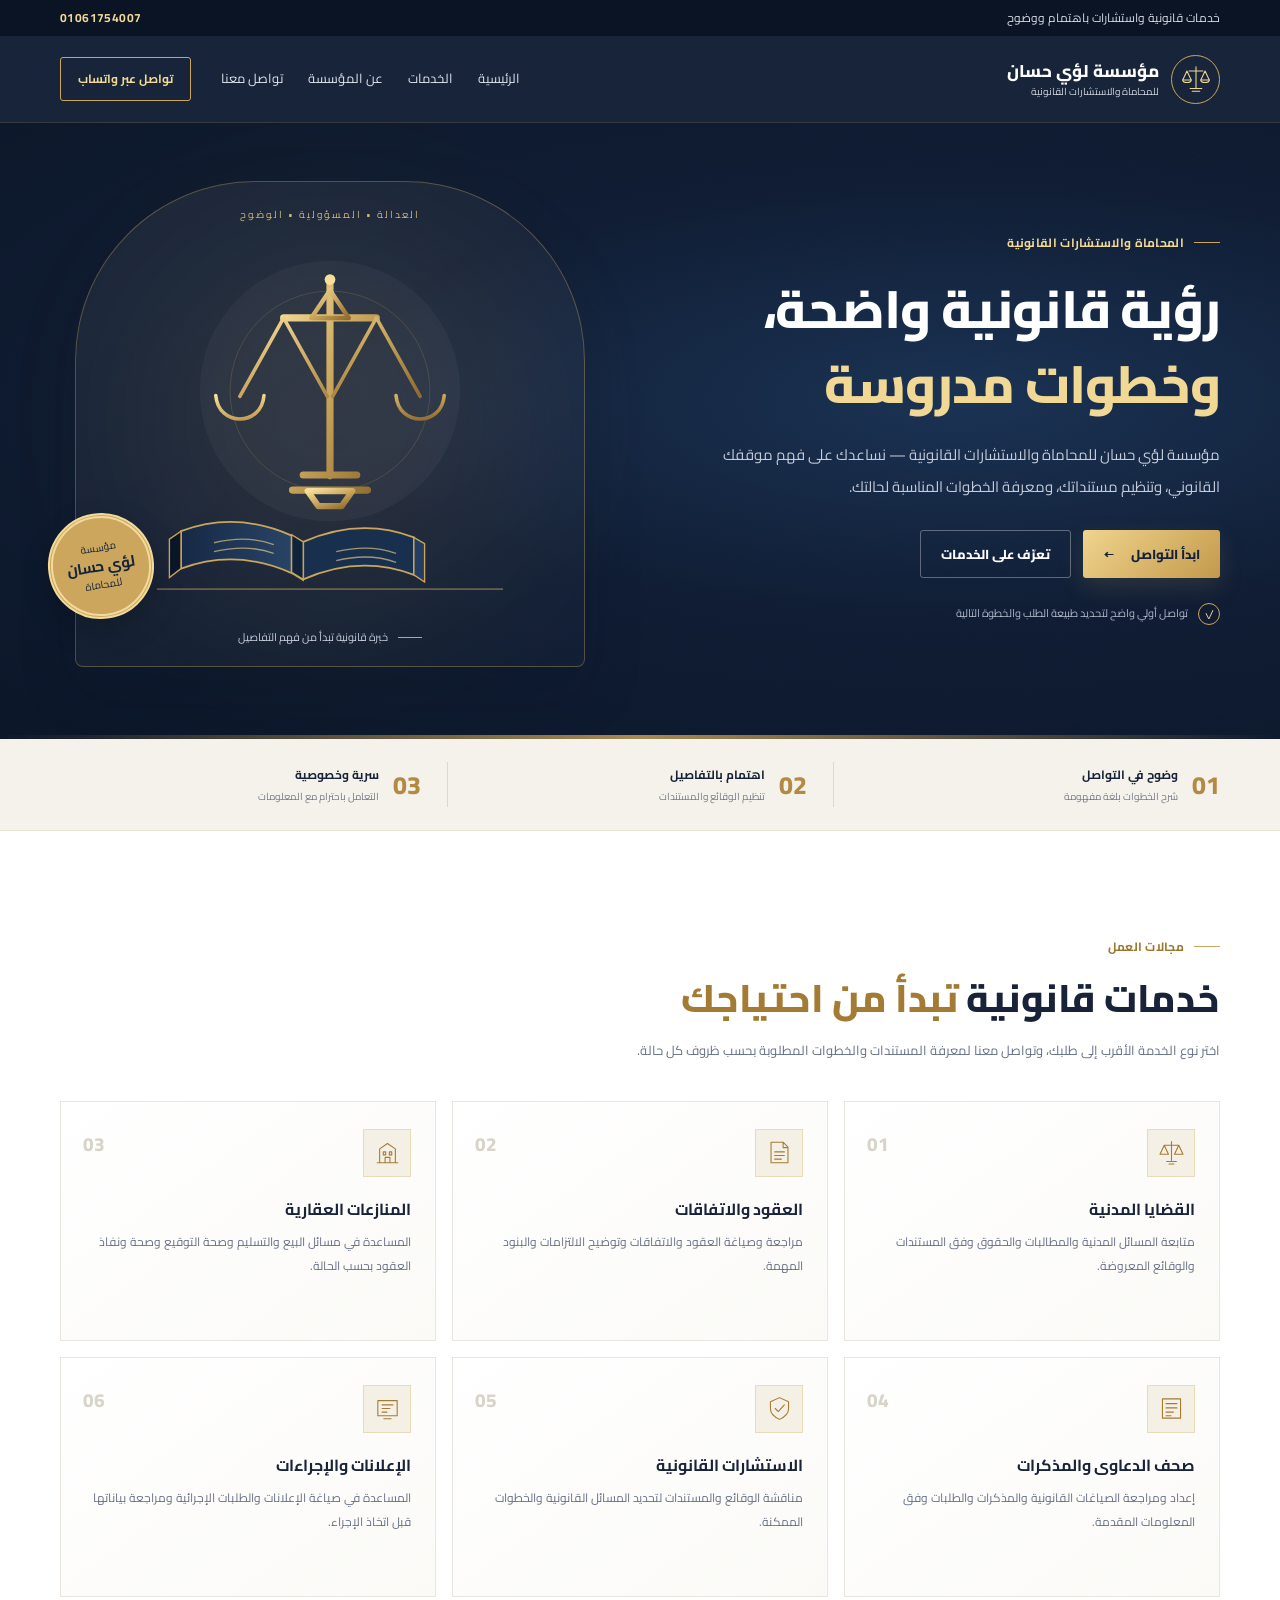
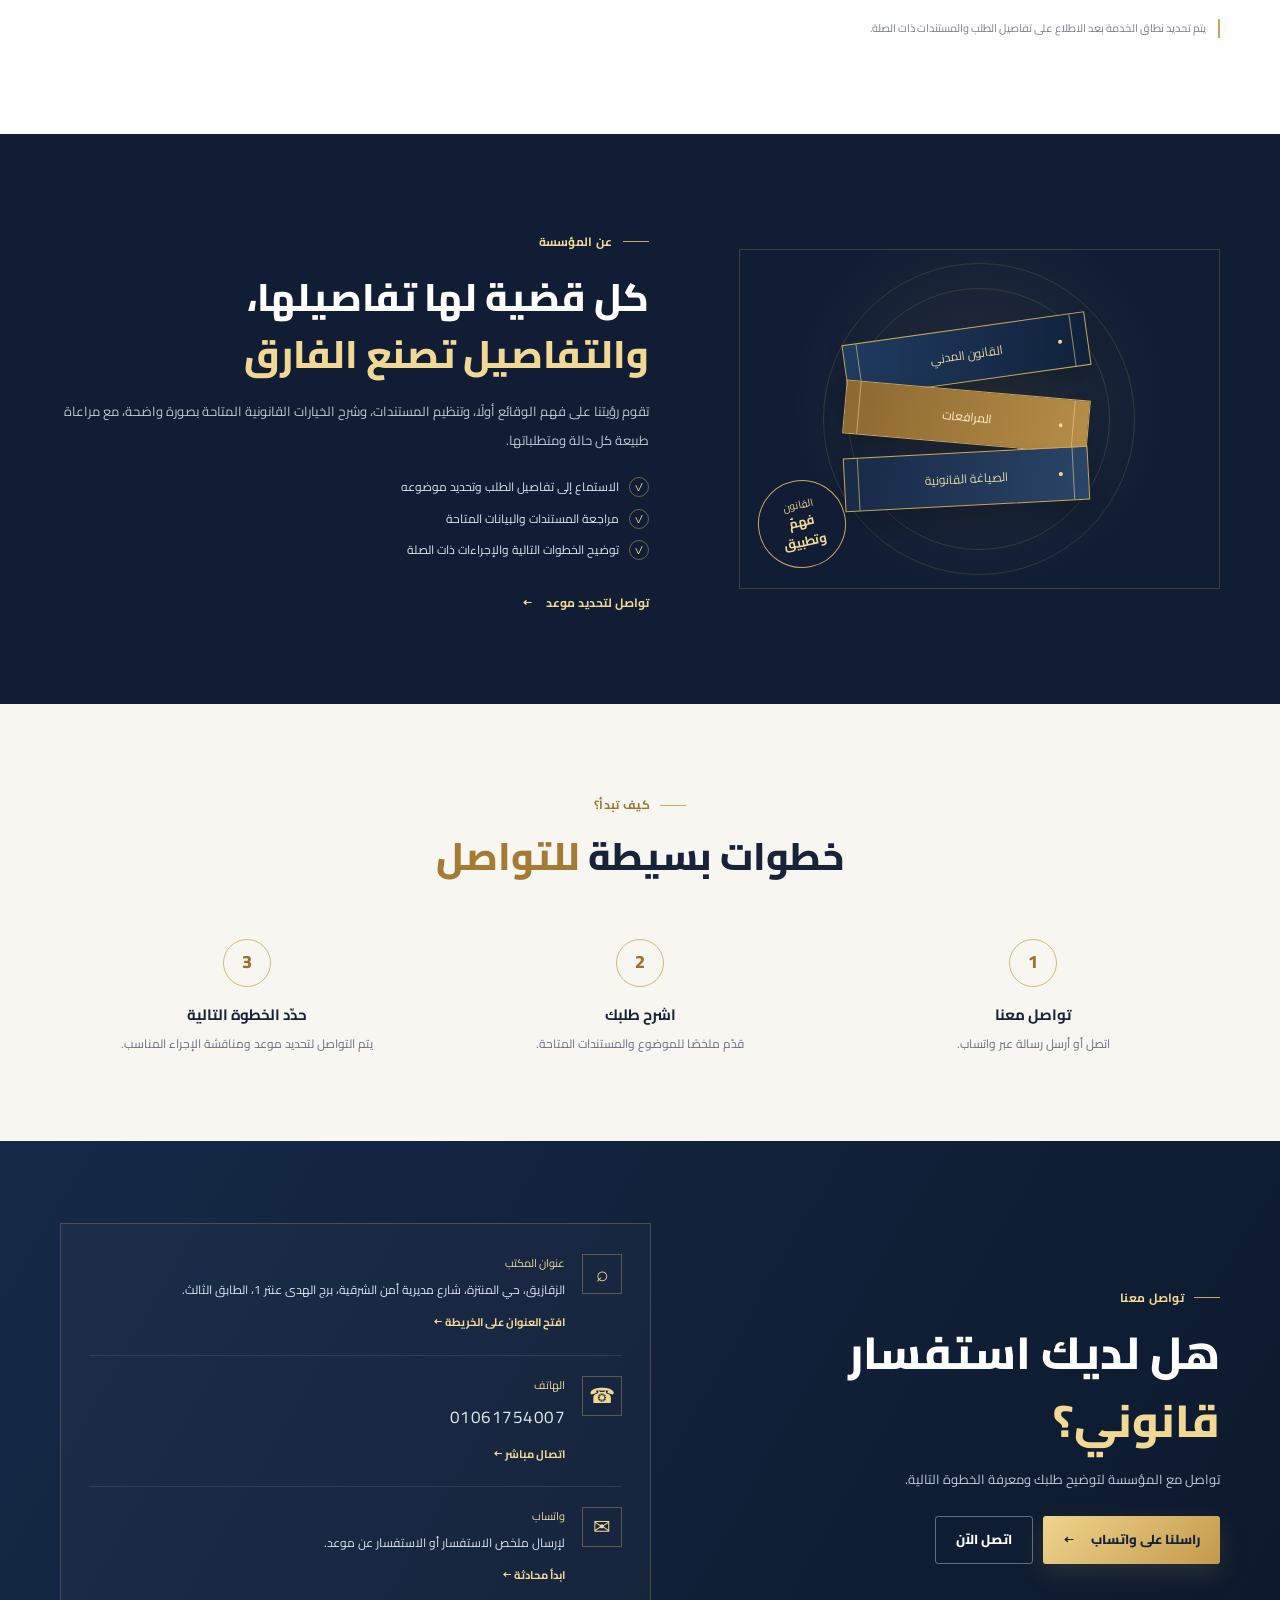
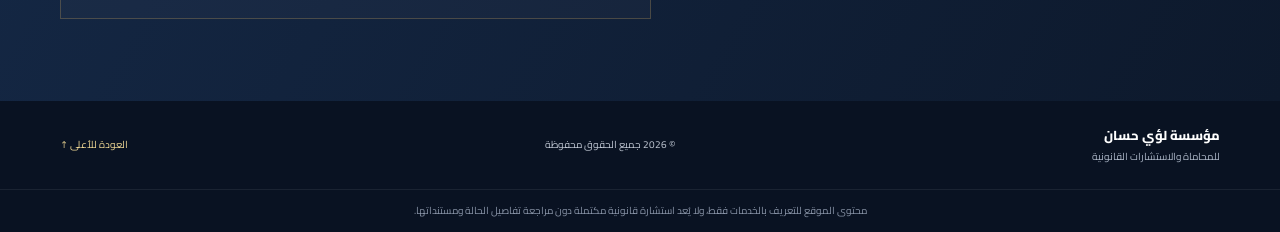
==== index.html @ 38a022ed "Add files via upload" ====
<!doctype html>
<html lang="ar" dir="rtl">
<head>
  <meta charset="utf-8">
  <meta name="viewport" content="width=device-width, initial-scale=1">
  <meta name="description" content="مؤسسة لؤي حسان للمحاماة والاستشارات القانونية بالزقازيق. تواصل معنا للاستفسارات وتحديد موعد.">
  <meta name="theme-color" content="#101d34">
  <title>مؤسسة لؤي حسان للمحاماة والاستشارات القانونية</title>
  <link rel="stylesheet" href="style.css">
</head>
<body>
  <div class="topbar">
    <div class="container topbar-inner">
      <span>خدمات قانونية واستشارات باهتمام ووضوح</span>
      <a href="tel:01061754007" dir="ltr">01061754007</a>
    </div>
  </div>

  <header class="site-header">
    <div class="container nav-wrap">
      <a class="brand" href="#home" aria-label="الصفحة الرئيسية">
        <span class="brand-mark" aria-hidden="true">
          <svg viewBox="0 0 64 64" role="img">
            <path d="M32 9v40M19 17h26M15 17 7 34h16L15 17Zm34 0-8 17h16L49 17ZM21 50h22M25 55h14" />
            <path d="M7 34c1 6 15 6 16 0M41 34c1 6 15 6 16 0" />
          </svg>
        </span>
        <span class="brand-text">
          <strong>مؤسسة لؤي حسان</strong>
          <small>للمحاماة والاستشارات القانونية</small>
        </span>
      </a>
      <button class="menu-toggle" aria-label="فتح القائمة" aria-expanded="false" aria-controls="main-nav">☰</button>
      <nav id="main-nav" class="main-nav">
        <a href="#home">الرئيسية</a>
        <a href="#services">الخدمات</a>
        <a href="#about">عن المؤسسة</a>
        <a href="#contact">تواصل معنا</a>
      </nav>
      <a class="nav-cta" href="https://wa.me/201061754007" target="_blank" rel="noopener">تواصل عبر واتساب</a>
    </div>
  </header>

  <main>
    <section id="home" class="hero">
      <div class="hero-pattern" aria-hidden="true"></div>
      <div class="container hero-grid">
        <div class="hero-copy">
          <span class="eyebrow"><span></span> المحاماة والاستشارات القانونية</span>
          <h1>رؤية قانونية واضحة،<br><em>وخطوات مدروسة</em></h1>
          <p>مؤسسة لؤي حسان للمحاماة والاستشارات القانونية — نساعدك على فهم موقفك القانوني، وتنظيم مستنداتك، ومعرفة الخطوات المناسبة لحالتك.</p>
          <div class="hero-actions">
            <a class="btn btn-gold" href="https://wa.me/201061754007" target="_blank" rel="noopener">ابدأ التواصل <span>←</span></a>
            <a class="btn btn-outline" href="#services">تعرّف على الخدمات</a>
          </div>
          <div class="hero-note">
            <span class="note-icon">✓</span>
            <span>تواصل أولي واضح لتحديد طبيعة الطلب والخطوة التالية</span>
          </div>
        </div>
        <div class="hero-art" aria-label="رسم توضيحي لميزان العدالة وكتب القانون">
          <div class="art-glow"></div>
          <div class="art-card">
            <div class="art-label">العدالة • المسؤولية • الوضوح</div>
            <svg class="justice-art" viewBox="0 0 520 450" role="img" aria-label="ميزان عدالة ذهبي وكتب قانون">
              <defs>
                <linearGradient id="gold" x1="0" x2="1" y1="0" y2="1">
                  <stop offset="0" stop-color="#f7df9a"/>
                  <stop offset=".5" stop-color="#cba65c"/>
                  <stop offset="1" stop-color="#8f6b2e"/>
                </linearGradient>
                <linearGradient id="book" x1="0" x2="1">
                  <stop offset="0" stop-color="#162946"/>
                  <stop offset="1" stop-color="#294466"/>
                </linearGradient>
              </defs>
              <circle cx="260" cy="185" r="146" fill="#ffffff" opacity=".035"/>
              <circle cx="260" cy="185" r="112" fill="none" stroke="#cba65c" stroke-opacity=".22" stroke-width="1"/>
              <g fill="none" stroke="url(#gold)" stroke-linecap="round" stroke-linejoin="round">
                <path stroke-width="8" d="M260 60v220M208 103h104M230 279h60M218 296h84"/>
                <path stroke-width="5" d="M260 72 239 103h42L260 72Z"/>
                <path stroke-width="4" d="M208 103 159 191M208 103l49 88M312 103l-49 88M312 103l49 88"/>
                <path stroke-width="5" d="M132 190h54M236 190h42M242 190h54M334 190h54"/>
                <path stroke-width="4" d="M132 190c3 35 51 35 54 0M334 190c3 35 51 35 54 0"/>
                <path stroke-width="7" d="M235 297h50l-12 17h-26Z"/>
              </g>
              <g>
                <path d="M93 342q61-23 124 5v42q-63-28-124-5Z" fill="url(#book)" stroke="#cba65c" stroke-width="2"/>
                <path d="M93 342v42l-13 10v-43Z" fill="#0b1729" stroke="#cba65c" stroke-width="1.5"/>
                <path d="M217 347v42l13 8v-43Z" fill="#203a5d" stroke="#cba65c" stroke-width="1.5"/>
                <path d="M230 354q64-28 124-5v42q-60-23-124 5Z" fill="#18304e" stroke="#cba65c" stroke-width="2"/>
                <path d="M230 354v42l-13-8v-42Z" fill="#10233c" stroke="#cba65c" stroke-width="1.5"/>
                <path d="M354 349v42l12 8v-43Z" fill="#233e60" stroke="#cba65c" stroke-width="1.5"/>
                <path d="M130 355q37-9 67 2M130 365q37-9 67 2M267 365q37-9 67 2M267 375q37-9 67 2" fill="none" stroke="#e8cb86" stroke-opacity=".65" stroke-width="1.5"/>
              </g>
              <path d="M66 407h388" stroke="#cba65c" stroke-opacity=".45" stroke-width="2"/>
              <circle cx="260" cy="60" r="6" fill="#f7df9a"/>
            </svg>
            <div class="art-caption">
              <span class="caption-line"></span>
              <span>خبرة قانونية تبدأ من فهم التفاصيل</span>
            </div>
          </div>
          <div class="floating-seal"><span>مؤسسة</span><strong>لؤي حسان</strong><small>للمحاماة</small></div>
        </div>
      </div>
      <div class="hero-bottom-line"></div>
    </section>

    <section class="trust-strip" aria-label="مبادئ العمل">
      <div class="container trust-grid">
        <div><span class="trust-num">01</span><span><strong>وضوح في التواصل</strong><small>شرح الخطوات بلغة مفهومة</small></span></div>
        <div><span class="trust-num">02</span><span><strong>اهتمام بالتفاصيل</strong><small>تنظيم الوقائع والمستندات</small></span></div>
        <div><span class="trust-num">03</span><span><strong>سرية وخصوصية</strong><small>التعامل باحترام مع المعلومات</small></span></div>
      </div>
    </section>

    <section id="services" class="section services-section">
      <div class="container">
        <div class="section-heading">
          <span class="eyebrow dark"><span></span> مجالات العمل</span>
          <h2>خدمات قانونية <em>تبدأ من احتياجك</em></h2>
          <p>اختر نوع الخدمة الأقرب إلى طلبك، وتواصل معنا لمعرفة المستندات والخطوات المطلوبة بحسب ظروف كل حالة.</p>
        </div>
        <div class="service-grid">
          <article class="service-card">
            <span class="service-icon"><svg viewBox="0 0 48 48"><path d="M24 6v31M13 12h22M12 12 5 27h14L12 12Zm24 0-7 15h14l-7-15ZM16 39h16M20 43h8"/></svg></span>
            <span class="service-index">01</span>
            <h3>القضايا المدنية</h3>
            <p>متابعة المسائل المدنية والمطالبات والحقوق وفق المستندات والوقائع المعروضة.</p>
          </article>
          <article class="service-card">
            <span class="service-icon"><svg viewBox="0 0 48 48"><path d="M10 7h20l8 8v26H10zM30 7v9h8M16 23h16M16 29h16M16 35h11"/></svg></span>
            <span class="service-index">02</span>
            <h3>العقود والاتفاقات</h3>
            <p>مراجعة وصياغة العقود والاتفاقات وتوضيح الالتزامات والبنود المهمة.</p>
          </article>
          <article class="service-card">
            <span class="service-icon"><svg viewBox="0 0 48 48"><path d="M7 41h34M11 41V18l13-9 13 9v23M17 23h4v5h-4zM27 23h4v5h-4zM20 41V32h8v9"/></svg></span>
            <span class="service-index">03</span>
            <h3>المنازعات العقارية</h3>
            <p>المساعدة في مسائل البيع والتسليم وصحة التوقيع وصحة ونفاذ العقود بحسب الحالة.</p>
          </article>
          <article class="service-card">
            <span class="service-icon"><svg viewBox="0 0 48 48"><path d="M9 8h30v32H9zM15 16h18M15 23h18M15 30h12M15 36h8"/></svg></span>
            <span class="service-index">04</span>
            <h3>صحف الدعاوى والمذكرات</h3>
            <p>إعداد ومراجعة الصياغات القانونية والمذكرات والطلبات وفق المعلومات المقدمة.</p>
          </article>
          <article class="service-card">
            <span class="service-icon"><svg viewBox="0 0 48 48"><path d="M24 6 39 13v11c0 9-6 14-15 18C15 38 9 33 9 24V13zM17 24l5 5 10-11"/></svg></span>
            <span class="service-index">05</span>
            <h3>الاستشارات القانونية</h3>
            <p>مناقشة الوقائع والمستندات لتحديد المسائل القانونية والخطوات الممكنة.</p>
          </article>
          <article class="service-card">
            <span class="service-icon"><svg viewBox="0 0 48 48"><path d="M8 11h32v25H8zM15 18h18M15 24h13M15 30h8M18 41h12"/></svg></span>
            <span class="service-index">06</span>
            <h3>الإعلانات والإجراءات</h3>
            <p>المساعدة في صياغة الإعلانات والطلبات الإجرائية ومراجعة بياناتها قبل اتخاذ الإجراء.</p>
          </article>
        </div>
        <div class="services-footnote">يتم تحديد نطاق الخدمة بعد الاطلاع على تفاصيل الطلب والمستندات ذات الصلة.</div>
      </div>
    </section>

    <section id="about" class="about-section">
      <div class="container about-grid">
        <div class="about-visual">
          <div class="book-stack">
            <div class="book book-one"><span>القانون المدني</span><i></i></div>
            <div class="book book-two"><span>المرافعات</span><i></i></div>
            <div class="book book-three"><span>الصياغة القانونية</span><i></i></div>
          </div>
          <div class="about-stamp"><span>القانون</span><strong>فهمٌ</strong><strong>وتطبيق</strong></div>
        </div>
        <div class="about-copy">
          <span class="eyebrow"><span></span> عن المؤسسة</span>
          <h2>كل قضية لها تفاصيلها،<br><em>والتفاصيل تصنع الفارق</em></h2>
          <p>تقوم رؤيتنا على فهم الوقائع أولًا، وتنظيم المستندات، وشرح الخيارات القانونية المتاحة بصورة واضحة، مع مراعاة طبيعة كل حالة ومتطلباتها.</p>
          <ul class="check-list">
            <li><span>✓</span> الاستماع إلى تفاصيل الطلب وتحديد موضوعه</li>
            <li><span>✓</span> مراجعة المستندات والبيانات المتاحة</li>
            <li><span>✓</span> توضيح الخطوات التالية والإجراءات ذات الصلة</li>
          </ul>
          <a class="text-link" href="#contact">تواصل لتحديد موعد <span>←</span></a>
        </div>
      </div>
    </section>

    <section class="process-section">
      <div class="container">
        <div class="section-heading centered">
          <span class="eyebrow dark"><span></span> كيف تبدأ؟</span>
          <h2>خطوات بسيطة <em>للتواصل</em></h2>
        </div>
        <div class="process-grid">
          <div class="process-item"><span class="process-number">1</span><h3>تواصل معنا</h3><p>اتصل أو أرسل رسالة عبر واتساب.</p></div>
          <div class="process-item"><span class="process-number">2</span><h3>اشرح طلبك</h3><p>قدّم ملخصًا للموضوع والمستندات المتاحة.</p></div>
          <div class="process-item"><span class="process-number">3</span><h3>حدّد الخطوة التالية</h3><p>يتم التواصل لتحديد موعد ومناقشة الإجراء المناسب.</p></div>
        </div>
      </div>
    </section>

    <section id="contact" class="contact-section">
      <div class="container contact-grid">
        <div class="contact-copy">
          <span class="eyebrow"><span></span> تواصل معنا</span>
          <h2>هل لديك استفسار<br><em>قانوني؟</em></h2>
          <p>تواصل مع المؤسسة لتوضيح طلبك ومعرفة الخطوة التالية.</p>
          <div class="contact-actions">
            <a class="btn btn-gold" href="https://wa.me/201061754007" target="_blank" rel="noopener">راسلنا على واتساب <span>←</span></a>
            <a class="btn btn-light-outline" href="tel:01061754007">اتصل الآن</a>
          </div>
        </div>
        <div class="contact-details">
          <div class="detail-row">
            <span class="detail-icon">⌕</span>
            <div><small>عنوان المكتب</small><p>الزقازيق، حي المنتزة، شارع مديرية أمن الشرقية، برج الهدى عنتر 1، الطابق الثالث.</p><a href="https://www.google.com/maps/search/?api=1&query=%D8%A7%D9%84%D8%B2%D9%82%D8%A7%D8%B2%D9%8A%D9%82%20%D8%AD%D9%8A%20%D8%A7%D9%84%D9%85%D9%86%D8%AA%D8%B2%D8%A9%20%D8%B4%D8%A7%D8%B1%D8%B9%20%D9%85%D8%AF%D9%8A%D8%B1%D9%8A%D8%A9%20%D8%A3%D9%85%D9%86%20%D8%A7%D9%84%D8%B4%D8%B1%D9%82%D9%8A%D8%A9%20%D8%A8%D8%B1%D8%AC%20%D8%A7%D9%84%D9%87%D8%AF%D9%89%20%D8%B9%D9%86%D8%AA%D8%B1%201" target="_blank" rel="noopener">افتح العنوان على الخريطة ←</a></div>
          </div>
          <div class="detail-row">
            <span class="detail-icon">☎</span>
            <div><small>الهاتف</small><p dir="ltr" class="phone-number">01061754007</p><a href="tel:01061754007">اتصال مباشر ←</a></div>
          </div>
          <div class="detail-row">
            <span class="detail-icon">✉</span>
            <div><small>واتساب</small><p>لإرسال ملخص الاستفسار أو الاستفسار عن موعد.</p><a href="https://wa.me/201061754007" target="_blank" rel="noopener">ابدأ محادثة ←</a></div>
          </div>
        </div>
      </div>
    </section>
  </main>

  <footer class="site-footer">
    <div class="container footer-inner">
      <a class="footer-brand" href="#home">مؤسسة لؤي حسان <span>للمحاماة والاستشارات القانونية</span></a>
      <p>© <span id="year"></span> جميع الحقوق محفوظة</p>
      <a href="#home" class="back-top">العودة للأعلى ↑</a>
    </div>
    <div class="footer-disclaimer">محتوى الموقع للتعريف بالخدمات فقط، ولا يُعد استشارة قانونية مكتملة دون مراجعة تفاصيل الحالة ومستنداتها.</div>
  </footer>

  <script>
    document.getElementById('year').textContent = new Date().getFullYear();
    const toggle = document.querySelector('.menu-toggle');
    const nav = document.querySelector('.main-nav');
    toggle.addEventListener('click', () => {
      const open = nav.classList.toggle('is-open');
      toggle.setAttribute('aria-expanded', String(open));
    });
    nav.querySelectorAll('a').forEach(link => link.addEventListener('click', () => {
      nav.classList.remove('is-open');
      toggle.setAttribute('aria-expanded', 'false');
    }));
  </script>
</body>
</html>
---- style.css ----
@import url('https://fonts.googleapis.com/css2?family=Cairo:wght@400;500;600;700;800&family=IBM+Plex+Sans+Arabic:wght@400;500;600;700&display=swap');

:root {
  --navy: #101d34;
  --navy-2: #172b49;
  --navy-3: #233d60;
  --gold: #cba65c;
  --gold-light: #f1d995;
  --ink: #182238;
  --muted: #667085;
  --paper: #f7f5f0;
  --white: #fff;
  --line: rgba(203,166,92,.28);
  --shadow: 0 24px 60px rgba(8, 20, 39, .16);
}
* { box-sizing: border-box; }
html { scroll-behavior: smooth; scroll-padding-top: 90px; }
body { margin: 0; color: var(--ink); background: #fff; font-family: 'Cairo', 'IBM Plex Sans Arabic', Tahoma, sans-serif; line-height: 1.8; }
a { color: inherit; text-decoration: none; }
.container { width: min(1160px, calc(100% - 40px)); margin-inline: auto; }
.topbar { background: #0a1425; color: #d8dce5; font-size: 12px; }
.topbar-inner { min-height: 36px; display: flex; align-items: center; justify-content: space-between; gap: 20px; }
.topbar a { color: var(--gold-light); font-weight: 700; letter-spacing: .4px; }
.site-header { position: sticky; top: 0; z-index: 20; background: rgba(16,29,52,.97); border-bottom: 1px solid rgba(203,166,92,.18); backdrop-filter: blur(12px); }
.nav-wrap { display: flex; align-items: center; gap: 30px; min-height: 86px; }
.brand { display: flex; align-items: center; gap: 12px; color: #fff; flex-shrink: 0; }
.brand-mark { display: grid; place-items: center; width: 49px; height: 49px; border: 1px solid var(--gold); border-radius: 50%; }
.brand-mark svg { width: 34px; fill: none; stroke: var(--gold-light); stroke-width: 2; stroke-linecap: round; stroke-linejoin: round; }
.brand-text { display: flex; flex-direction: column; line-height: 1.5; }
.brand-text strong { font-size: 17px; font-weight: 800; }
.brand-text small { font-size: 10px; color: #d1d7e2; }
.main-nav { display: flex; align-items: center; gap: 25px; margin-inline-start: auto; }
.main-nav a { font-size: 13px; color: #e0e5ee; transition: color .2s; }
.main-nav a:hover { color: var(--gold-light); }
.nav-cta { padding: 10px 17px; border: 1px solid var(--gold); color: var(--gold-light); border-radius: 3px; font-size: 12px; font-weight: 700; white-space: nowrap; }
.menu-toggle { display: none; }
.hero { position: relative; overflow: hidden; background: radial-gradient(ellipse at 75% 45%, #1b3354 0%, #101d34 46%, #0c1729 100%); color: #fff; }
.hero-pattern { position: absolute; inset: 0; opacity: .13; background-image: linear-gradient(30deg, transparent 49.7%, rgba(203,166,92,.25) 50%, transparent 50.3%), linear-gradient(150deg, transparent 49.7%, rgba(203,166,92,.18) 50%, transparent 50.3%); background-size: 78px 78px; mask-image: linear-gradient(90deg, transparent, black); }
.hero-grid { position: relative; z-index: 1; display: grid; grid-template-columns: 1.03fr .97fr; align-items: center; gap: 48px; min-height: 610px; padding-block: 58px 72px; }
.hero-copy { max-width: 600px; }
.eyebrow { display: inline-flex; align-items: center; gap: 10px; color: var(--gold-light); font-size: 12px; font-weight: 700; letter-spacing: .3px; }
.eyebrow > span { display: inline-block; width: 26px; height: 1px; background: var(--gold); }
.eyebrow.dark { color: #9b762f; }
.hero h1 { margin: 19px 0 18px; font-size: clamp(35px, 4.1vw, 57px); line-height: 1.42; letter-spacing: -.8px; font-weight: 800; }
h1 em, h2 em { color: var(--gold-light); font-style: normal; }
.hero-copy > p { color: #c5ccda; max-width: 530px; font-size: 15px; line-height: 2.1; margin: 0; }
.hero-actions { display: flex; align-items: center; gap: 12px; flex-wrap: wrap; margin-top: 28px; }
.btn { min-height: 48px; padding: 10px 20px; display: inline-flex; align-items: center; justify-content: center; gap: 16px; border-radius: 3px; font-size: 13px; font-weight: 800; transition: transform .2s, background .2s; }
.btn:hover { transform: translateY(-2px); }
.btn-gold { background: linear-gradient(135deg, #f0d48d, #c39a4c); color: #15213a; box-shadow: 0 9px 24px rgba(203,166,92,.15); }
.btn-outline { color: #fff; border: 1px solid rgba(255,255,255,.32); }
.btn-outline:hover { border-color: var(--gold); }
.hero-note { display: flex; align-items: center; gap: 10px; margin-top: 25px; color: #aeb8ca; font-size: 11px; }
.note-icon { display: grid; place-items: center; width: 22px; height: 22px; border: 1px solid var(--gold); color: var(--gold-light); border-radius: 50%; font-size: 12px; }
.hero-art { position: relative; min-width: 0; }
.art-glow { position: absolute; width: 70%; aspect-ratio: 1; border-radius: 50%; background: #cba65c; filter: blur(85px); opacity: .10; top: 10%; left: 15%; }
.art-card { position: relative; max-width: 510px; margin-inline: auto; border: 1px solid rgba(203,166,92,.35); background: linear-gradient(145deg, rgba(255,255,255,.06), rgba(255,255,255,.015)); border-radius: 180px 180px 8px 8px; padding: 24px 22px 19px; box-shadow: var(--shadow); }
.art-label { text-align: center; color: #d4b978; font-size: 10px; letter-spacing: 2px; }
.justice-art { display: block; width: 100%; max-height: 410px; margin: 2px auto 0; }
.art-caption { display: flex; align-items: center; justify-content: center; gap: 10px; color: #c6ccda; font-size: 11px; }
.caption-line { width: 24px; height: 1px; background: var(--gold); }
.floating-seal { position: absolute; left: -12px; bottom: 48px; width: 106px; height: 106px; display: flex; flex-direction: column; align-items: center; justify-content: center; border-radius: 50%; background: #cba65c; color: #14223a; border: 5px double #f2d99c; box-shadow: 0 12px 30px rgba(0,0,0,.2); transform: rotate(-9deg); line-height: 1.5; }
.floating-seal span, .floating-seal small { font-size: 10px; }
.floating-seal strong { font-size: 15px; }
.hero-bottom-line { position: absolute; bottom: 0; width: 100%; height: 4px; background: linear-gradient(90deg, transparent, var(--gold), transparent); opacity: .8; }
.trust-strip { background: #f5f2eb; border-bottom: 1px solid #e9e3d6; }
.trust-grid { display: grid; grid-template-columns: repeat(3, 1fr); padding-block: 23px; }
.trust-grid > div { display: flex; align-items: center; gap: 14px; padding-inline: 26px; border-left: 1px solid #e0d8c8; }
.trust-grid > div:first-child { padding-right: 0; }
.trust-grid > div:last-child { border-left: 0; }
.trust-num { color: #b38a42; font-size: 25px; font-weight: 800; }
.trust-grid strong, .trust-grid small { display: block; }
.trust-grid strong { font-size: 12px; }
.trust-grid small { color: #747b87; font-size: 10px; margin-top: 2px; }
.section { padding-block: 96px; }
.services-section { background: #fff; }
.section-heading { max-width: 670px; margin-bottom: 38px; }
.section-heading h2, .about-copy h2, .contact-copy h2 { font-size: clamp(28px, 3vw, 40px); line-height: 1.5; margin: 12px 0; font-weight: 800; }
.section-heading h2 em { color: #a47b34; }
.section-heading p { color: var(--muted); font-size: 13px; margin: 0; }
.service-grid { display: grid; grid-template-columns: repeat(3, 1fr); gap: 16px; }
.service-card { position: relative; padding: 27px 24px 25px; min-height: 240px; border: 1px solid #e9e6df; background: linear-gradient(145deg, #fff, #fbfaf7); transition: transform .25s, border-color .25s, box-shadow .25s; }
.service-card:hover { transform: translateY(-5px); border-color: #d9c18e; box-shadow: 0 16px 35px rgba(24,34,56,.07); }
.service-icon { display: grid; place-items: center; width: 48px; height: 48px; background: #f5f0e5; border: 1px solid #eadbb8; }
.service-icon svg { width: 29px; height: 29px; fill: none; stroke: #a47b34; stroke-width: 1.8; stroke-linecap: round; stroke-linejoin: round; }
.service-index { position: absolute; left: 22px; top: 25px; color: #d8d4ca; font-size: 19px; font-weight: 800; }
.service-card h3 { font-size: 16px; margin: 18px 0 7px; }
.service-card p { color: var(--muted); font-size: 12px; line-height: 2; margin: 0; }
.services-footnote { margin-top: 22px; color: #7a7f89; font-size: 11px; border-right: 2px solid var(--gold); padding-right: 12px; }
.about-section { background: var(--navy); color: #fff; padding-block: 88px; overflow: hidden; }
.about-grid { display: grid; grid-template-columns: .9fr 1.1fr; gap: 90px; align-items: center; }
.about-visual { min-height: 340px; position: relative; display: grid; place-items: center; border: 1px solid rgba(203,166,92,.25); background: radial-gradient(circle at 50% 45%, rgba(203,166,92,.12), transparent 62%); }
.about-visual::before, .about-visual::after { content: ""; position: absolute; border: 1px solid rgba(203,166,92,.18); border-radius: 50%; width: 260px; height: 260px; }
.about-visual::after { width: 310px; height: 310px; }
.book-stack { position: relative; z-index: 1; width: 270px; height: 190px; }
.book { position: absolute; left: 0; width: 245px; height: 54px; border: 1px solid #cba65c; display: flex; align-items: center; justify-content: center; color: #e8d5a1; font-size: 12px; box-shadow: 0 12px 20px rgba(0,0,0,.18); }
.book::before { content: ""; position: absolute; right: 14px; top: 0; height: 100%; border-right: 1px solid rgba(235,208,139,.6); }
.book::after { content: ""; position: absolute; left: 13px; top: 0; height: 100%; border-left: 1px solid rgba(235,208,139,.6); }
.book i { position: absolute; right: 25px; width: 4px; height: 4px; border-radius: 50%; background: var(--gold-light); }
.book-one { top: 4px; transform: rotate(-8deg); background: linear-gradient(100deg, #203c61, #10213a); }
.book-two { top: 66px; transform: rotate(5deg); background: linear-gradient(100deg, #8d6830, #b68e48); color: #fff5d5; }
.book-three { top: 128px; transform: rotate(-3deg); background: linear-gradient(100deg, #172a46, #2b4568); }
.about-stamp { position: absolute; z-index: 2; left: 18px; bottom: 20px; width: 88px; height: 88px; display: flex; flex-direction: column; align-items: center; justify-content: center; border: 1px solid var(--gold); border-radius: 50%; color: var(--gold-light); line-height: 1.5; transform: rotate(-12deg); background: #101d34; }
.about-stamp span { font-size: 10px; }
.about-stamp strong { font-size: 13px; }
.about-copy h2 { margin-top: 16px; }
.about-copy h2 em { color: var(--gold-light); }
.about-copy > p { color: #c0c8d5; font-size: 13px; line-height: 2.2; }
.check-list { list-style: none; padding: 0; margin: 22px 0 26px; display: grid; gap: 10px; }
.check-list li { display: flex; gap: 10px; align-items: center; color: #e0e5ed; font-size: 12px; }
.check-list li span { color: var(--gold-light); display: inline-grid; place-items: center; width: 20px; height: 20px; border: 1px solid rgba(203,166,92,.5); border-radius: 50%; font-size: 11px; flex-shrink: 0; }
.text-link { display: inline-flex; align-items: center; gap: 13px; color: var(--gold-light); font-size: 12px; font-weight: 700; }
.process-section { padding-block: 82px; background: #f8f6f1; }
.centered { text-align: center; margin-inline: auto; }
.centered .eyebrow { justify-content: center; }
.process-grid { display: grid; grid-template-columns: repeat(3, 1fr); gap: 20px; }
.process-item { text-align: center; padding: 15px 25px 5px; }
.process-number { display: grid; place-items: center; width: 48px; height: 48px; border: 1px solid #d5b977; border-radius: 50%; margin: 0 auto 14px; color: #9a712d; font-weight: 800; font-size: 18px; }
.process-item h3 { font-size: 15px; margin: 0 0 5px; }
.process-item p { font-size: 12px; color: var(--muted); margin: 0; }
.contact-section { background: linear-gradient(120deg, #152947, #0d192c); color: #fff; padding-block: 82px; }
.contact-grid { display: grid; grid-template-columns: .9fr 1.1fr; gap: 85px; align-items: center; }
.contact-copy h2 { font-size: clamp(32px, 3.5vw, 46px); }
.contact-copy h2 em { color: var(--gold-light); }
.contact-copy > p { color: #c2cada; font-size: 13px; }
.contact-actions { display: flex; gap: 10px; flex-wrap: wrap; margin-top: 25px; }
.btn-light-outline { color: #fff; border: 1px solid rgba(255,255,255,.35); }
.contact-details { border: 1px solid rgba(203,166,92,.28); padding: 10px 28px; background: rgba(255,255,255,.025); }
.detail-row { display: flex; align-items: flex-start; gap: 17px; padding-block: 20px; border-bottom: 1px solid rgba(255,255,255,.1); }
.detail-row:last-child { border-bottom: 0; }
.detail-icon { flex-shrink: 0; display: grid; place-items: center; width: 40px; height: 40px; color: var(--gold-light); border: 1px solid rgba(203,166,92,.4); font-size: 21px; }
.detail-row small { display: block; color: var(--gold-light); font-size: 11px; }
.detail-row p { margin: 4px 0; font-size: 12px; color: #e0e5ed; line-height: 2; }
.detail-row a { display: inline-block; color: var(--gold-light); font-size: 11px; font-weight: 700; }
.phone-number { font-size: 17px !important; letter-spacing: .5px; }
.site-footer { background: #091222; color: #c2c9d5; }
.footer-inner { display: flex; align-items: center; justify-content: space-between; gap: 20px; min-height: 88px; }
.footer-brand { color: #fff; font-weight: 800; font-size: 13px; }
.footer-brand span { display: block; color: #aeb8c8; font-size: 10px; font-weight: 400; }
.footer-inner p, .back-top { font-size: 10px; }
.back-top { color: var(--gold-light); }
.footer-disclaimer { text-align: center; padding: 12px 20px; border-top: 1px solid rgba(255,255,255,.07); font-size: 10px; color: #8994a7; }

@media (max-width: 980px) {
  .nav-wrap { gap: 15px; }
  .main-nav { gap: 14px; }
  .main-nav a { font-size: 12px; }
  .nav-cta { display: none; }
  .hero-grid { gap: 24px; }
  .about-grid, .contact-grid { gap: 45px; }
}
@media (max-width: 760px) {
  .container { width: min(100% - 30px, 560px); }
  .topbar-inner { min-height: 34px; font-size: 10px; }
  .nav-wrap { min-height: 72px; flex-wrap: wrap; justify-content: space-between; }
  .brand-mark { width: 42px; height: 42px; }
  .brand-text strong { font-size: 14px; }
  .brand-text small { font-size: 9px; }
  .menu-toggle { display: inline-grid; place-items: center; background: transparent; border: 1px solid rgba(203,166,92,.5); color: var(--gold-light); width: 40px; height: 40px; border-radius: 3px; font-size: 20px; cursor: pointer; }
  .main-nav { display: none; order: 5; width: 100%; flex-direction: column; align-items: stretch; gap: 0; padding-bottom: 12px; }
  .main-nav.is-open { display: flex; }
  .main-nav a { padding: 10px 4px; border-top: 1px solid rgba(255,255,255,.08); font-size: 13px; }
  .hero-grid { grid-template-columns: 1fr; padding-block: 50px 58px; gap: 42px; }
  .hero h1 { font-size: clamp(34px, 9vw, 47px); }
  .hero-copy > p { font-size: 13px; }
  .hero-art { max-width: 470px; width: 100%; margin-inline: auto; }
  .art-card { padding: 20px 14px 15px; }
  .justice-art { max-height: 340px; }
  .floating-seal { width: 83px; height: 83px; left: -4px; bottom: 35px; }
  .floating-seal strong { font-size: 12px; }
  .trust-grid { grid-template-columns: 1fr; padding-block: 8px; }
  .trust-grid > div, .trust-grid > div:first-child { padding: 14px 0; border-left: 0; border-bottom: 1px solid #e0d8c8; }
  .trust-grid > div:last-child { border-bottom: 0; }
  .trust-num { width: 38px; }
  .section { padding-block: 65px; }
  .section-heading h2, .about-copy h2 { font-size: 29px; }
  .service-grid { grid-template-columns: 1fr; gap: 12px; }
  .service-card { min-height: 0; padding: 22px; }
  .about-section { padding-block: 62px; }
  .about-grid, .contact-grid { grid-template-columns: 1fr; gap: 38px; }
  .about-visual { min-height: 300px; order: 2; }
  .about-copy { order: 1; }
  .process-section, .contact-section { padding-block: 62px; }
  .process-grid { grid-template-columns: 1fr; gap: 25px; }
  .process-item { padding: 0 20px; }
  .contact-details { padding-inline: 17px; }
  .footer-inner { flex-wrap: wrap; padding-block: 22px; }
  .footer-inner p { order: 3; width: 100%; margin: 0; }
}
@media (prefers-reduced-motion: reduce) {
  html { scroll-behavior: auto; }
  *, *::before, *::after { transition-duration: .01ms !important; animation-duration: .01ms !important; }
}
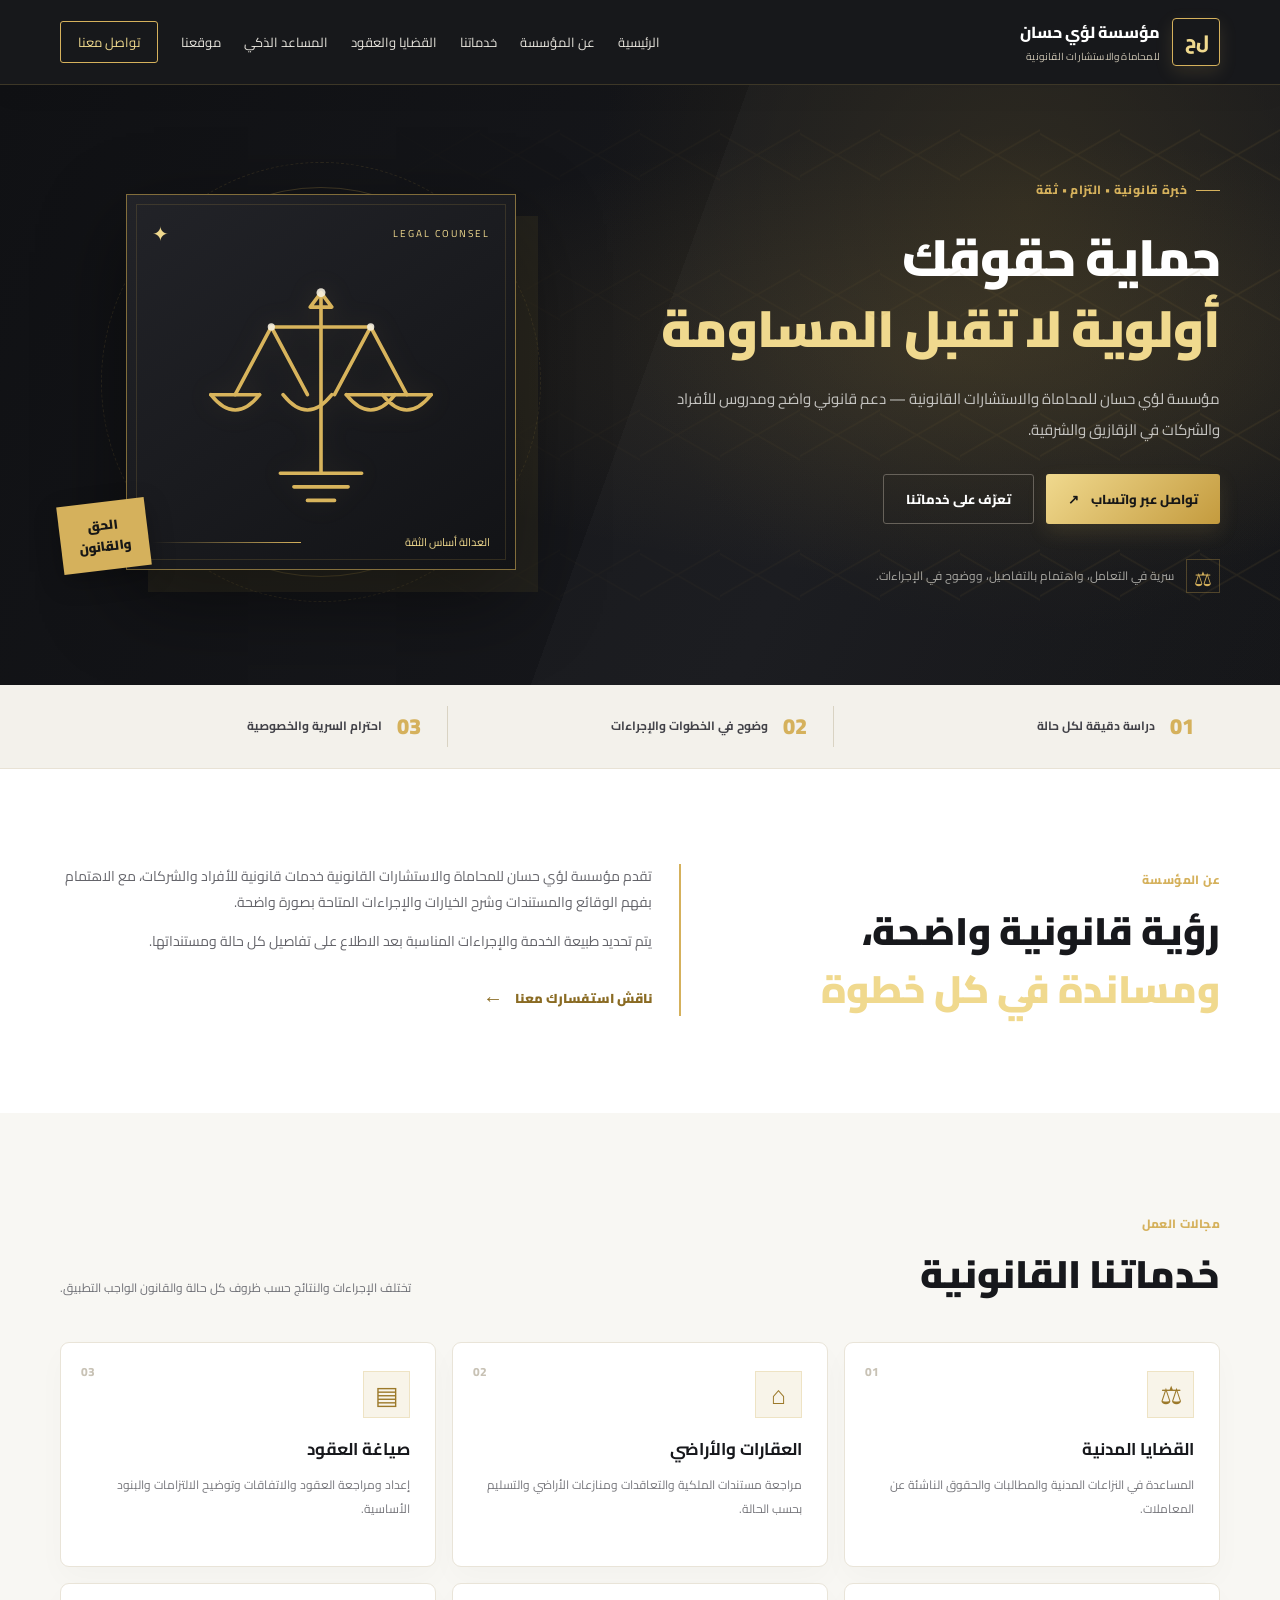
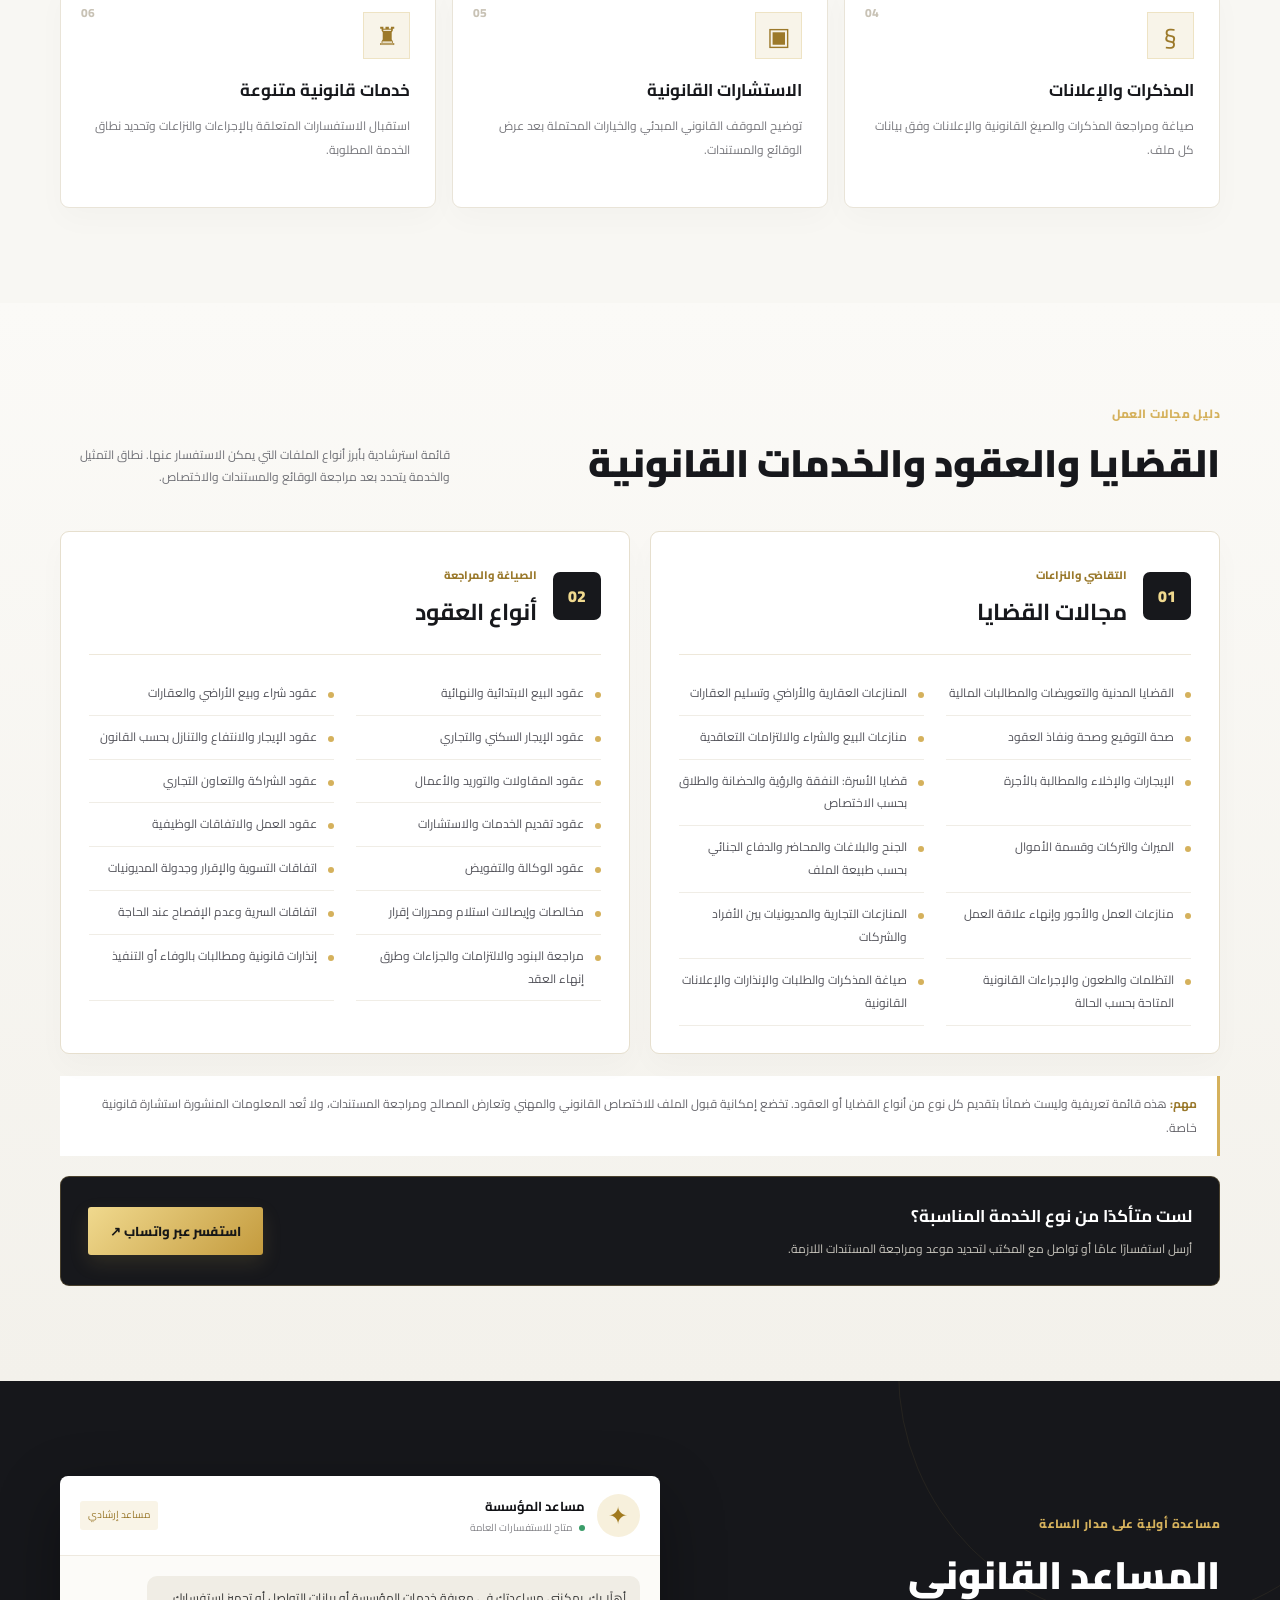
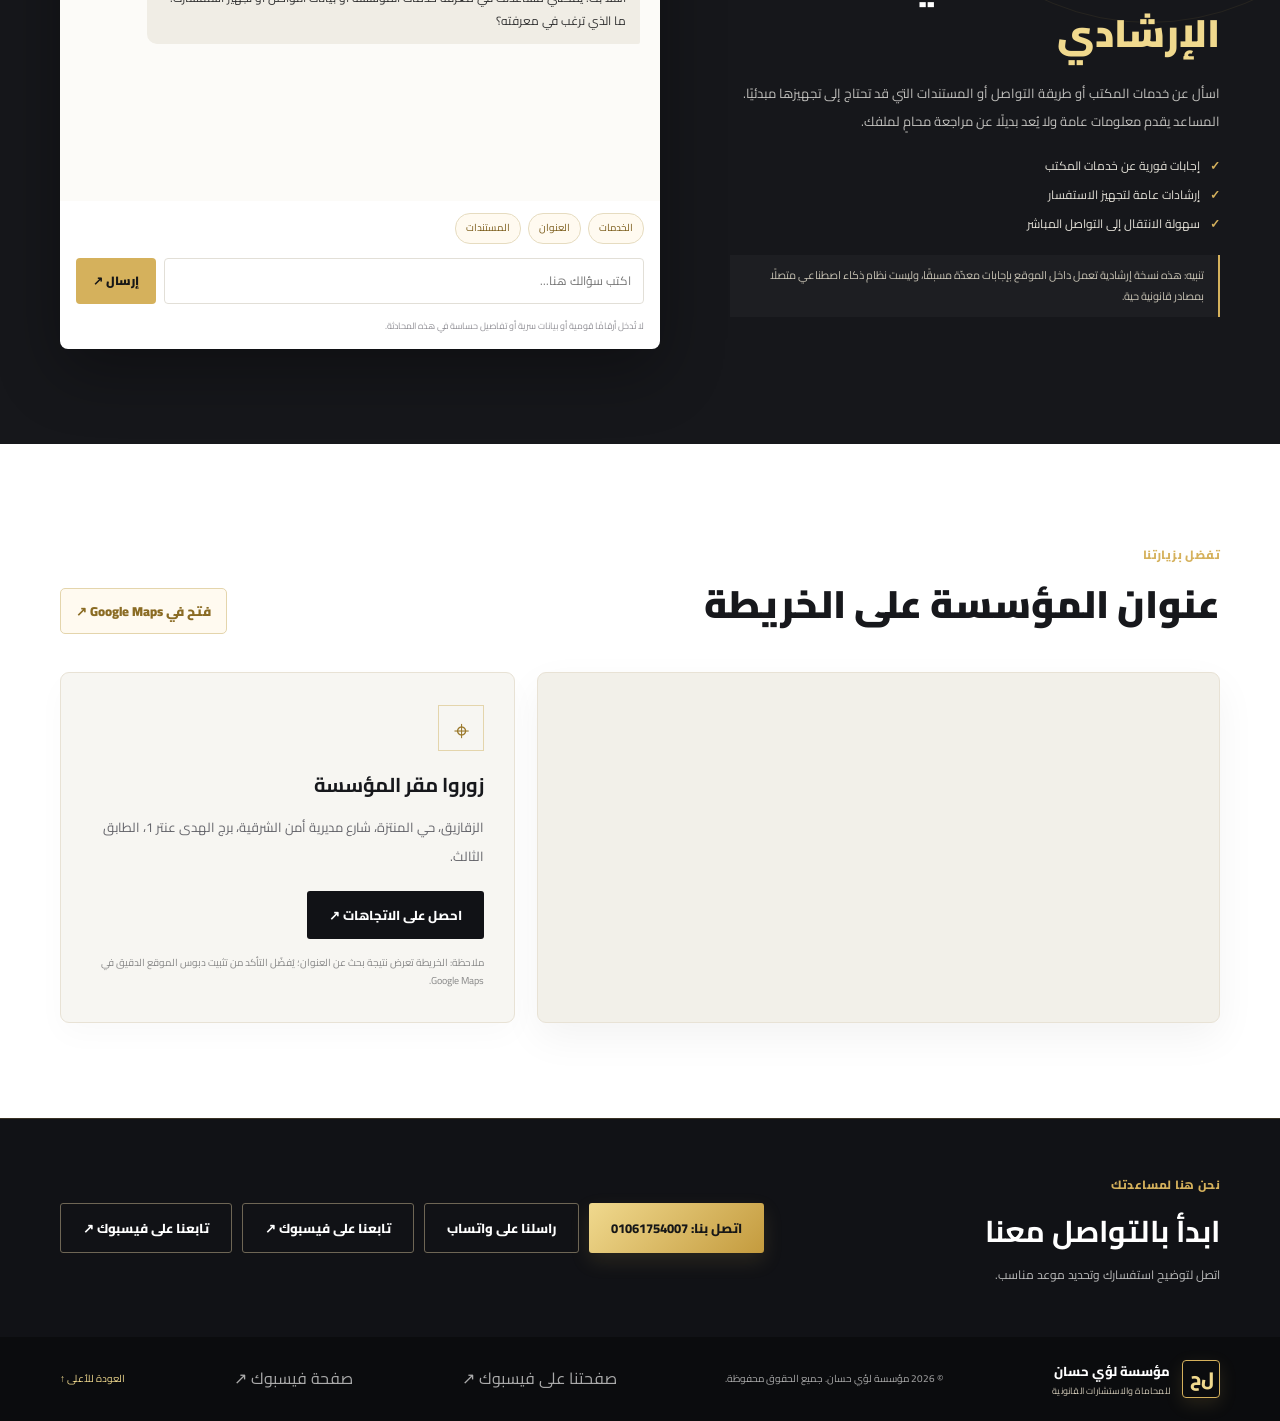
==== commit 02eda07f: "Add files via upload" ====
--- a/index.html
+++ b/index.html
@@ -1,257 +1,45 @@
- <!doctype html>
+<!doctype html>
 <html lang="ar" dir="rtl">
 <head>
-  <meta charset="utf-8">
-  <meta name="viewport" content="width=device-width, initial-scale=1">
-  <meta name="description" content="مؤسسة لؤي حسان للمحاماة والاستشارات القانونية بالزقازيق. تواصل معنا للاستفسارات وتحديد موعد.">
-  <meta name="theme-color" content="#101d34">
-  <title>مؤسسة لؤي حسان للمحاماة والاستشارات القانونية</title>
+  <meta charset="utf-8"><meta name="viewport" content="width=device-width, initial-scale=1">
+  <meta name="theme-color" content="#101114">
+  <meta name="description" content="مؤسسة لؤي حسان للمحاماة والاستشارات القانونية في الزقازيق، الشرقية. خدمات قانونية واستشارات وصياغة ومراجعة العقود ومجالات القضايا في الزقازيق. تواصل معنا لتحديد موعد.">
+  <title>مؤسسة لؤي حسان للمحاماة والاستشارات القانونية | الزقازيق</title>
+  <link rel="preconnect" href="https://fonts.googleapis.com"><link rel="preconnect" href="https://fonts.gstatic.com" crossorigin>
+  <link href="https://fonts.googleapis.com/css2?family=Cairo:wght@400;500;600;700;800;900&display=swap" rel="stylesheet">
   <link rel="stylesheet" href="style.css">
 </head>
 <body>
-  <div class="topbar">
-    <div class="container topbar-inner">
-      <span>خدمات قانونية واستشارات باهتمام ووضوح</span>
-      <a href="tel:01061754007" dir="ltr">01061754007</a>
-    </div>
-  </div>
-
-  <header class="site-header">
-    <div class="container nav-wrap">
-      <a class="brand" href="#home" aria-label="الصفحة الرئيسية">
-        <span class="brand-mark" aria-hidden="true">
-          <svg viewBox="0 0 64 64" role="img">
-            <path d="M32 9v40M19 17h26M15 17 7 34h16L15 17Zm34 0-8 17h16L49 17ZM21 50h22M25 55h14" />
-            <path d="M7 34c1 6 15 6 16 0M41 34c1 6 15 6 16 0" />
-          </svg>
-        </span>
-        <span class="brand-text">
-          <strong>مؤسسة لؤي حسان</strong>
-          <small>للمحاماة والاستشارات القانونية</small>
-        </span>
-      </a>
-      <button class="menu-toggle" aria-label="فتح القائمة" aria-expanded="false" aria-controls="main-nav">☰</button>
-      <nav id="main-nav" class="main-nav">
-        <a href="#home">الرئيسية</a>
-        <a href="#services">الخدمات</a>
-        <a href="#about">عن المؤسسة</a>
-        <a href="#contact">تواصل معنا</a>
-      </nav>
-      <a class="nav-cta" href="https://wa.me/201061754007" target="_blank" rel="noopener">تواصل عبر واتساب</a>
-    </div>
-  </header>
-
-  <main>
-    <section id="home" class="hero">
-      <div class="hero-pattern" aria-hidden="true"></div>
-      <div class="container hero-grid">
-        <div class="hero-copy">
-          <span class="eyebrow"><span></span> المحاماة والاستشارات القانونية</span>
-          <h1>رؤية قانونية واضحة،<br><em>وخطوات مدروسة</em></h1>
-          <p>مؤسسة لؤي حسان للمحاماة والاستشارات القانونية — نساعدك على فهم موقفك القانوني، وتنظيم مستنداتك، ومعرفة الخطوات المناسبة لحالتك.</p>
-          <div class="hero-actions">
-            <a class="btn btn-gold" href="https://wa.me/201061754007" target="_blank" rel="noopener">ابدأ التواصل <span>←</span></a>
-            <a class="btn btn-outline" href="#services">تعرّف على الخدمات</a>
-          </div>
-          <div class="hero-note">
-            <span class="note-icon">✓</span>
-            <span>تواصل أولي واضح لتحديد طبيعة الطلب والخطوة التالية</span>
-          </div>
-        </div>
-        <div class="hero-art" aria-label="رسم توضيحي لميزان العدالة وكتب القانون">
-          <div class="art-glow"></div>
-          <div class="art-card">
-            <div class="art-label">العدالة • المسؤولية • الوضوح</div>
-            <svg class="justice-art" viewBox="0 0 520 450" role="img" aria-label="ميزان عدالة ذهبي وكتب قانون">
-              <defs>
-                <linearGradient id="gold" x1="0" x2="1" y1="0" y2="1">
-                  <stop offset="0" stop-color="#f7df9a"/>
-                  <stop offset=".5" stop-color="#cba65c"/>
-                  <stop offset="1" stop-color="#8f6b2e"/>
-                </linearGradient>
-                <linearGradient id="book" x1="0" x2="1">
-                  <stop offset="0" stop-color="#162946"/>
-                  <stop offset="1" stop-color="#294466"/>
-                </linearGradient>
-              </defs>
-              <circle cx="260" cy="185" r="146" fill="#ffffff" opacity=".035"/>
-              <circle cx="260" cy="185" r="112" fill="none" stroke="#cba65c" stroke-opacity=".22" stroke-width="1"/>
-              <g fill="none" stroke="url(#gold)" stroke-linecap="round" stroke-linejoin="round">
-                <path stroke-width="8" d="M260 60v220M208 103h104M230 279h60M218 296h84"/>
-                <path stroke-width="5" d="M260 72 239 103h42L260 72Z"/>
-                <path stroke-width="4" d="M208 103 159 191M208 103l49 88M312 103l-49 88M312 103l49 88"/>
-                <path stroke-width="5" d="M132 190h54M236 190h42M242 190h54M334 190h54"/>
-                <path stroke-width="4" d="M132 190c3 35 51 35 54 0M334 190c3 35 51 35 54 0"/>
-                <path stroke-width="7" d="M235 297h50l-12 17h-26Z"/>
-              </g>
-              <g>
-                <path d="M93 342q61-23 124 5v42q-63-28-124-5Z" fill="url(#book)" stroke="#cba65c" stroke-width="2"/>
-                <path d="M93 342v42l-13 10v-43Z" fill="#0b1729" stroke="#cba65c" stroke-width="1.5"/>
-                <path d="M217 347v42l13 8v-43Z" fill="#203a5d" stroke="#cba65c" stroke-width="1.5"/>
-                <path d="M230 354q64-28 124-5v42q-60-23-124 5Z" fill="#18304e" stroke="#cba65c" stroke-width="2"/>
-                <path d="M230 354v42l-13-8v-42Z" fill="#10233c" stroke="#cba65c" stroke-width="1.5"/>
-                <path d="M354 349v42l12 8v-43Z" fill="#233e60" stroke="#cba65c" stroke-width="1.5"/>
-                <path d="M130 355q37-9 67 2M130 365q37-9 67 2M267 365q37-9 67 2M267 375q37-9 67 2" fill="none" stroke="#e8cb86" stroke-opacity=".65" stroke-width="1.5"/>
-              </g>
-              <path d="M66 407h388" stroke="#cba65c" stroke-opacity=".45" stroke-width="2"/>
-              <circle cx="260" cy="60" r="6" fill="#f7df9a"/>
-            </svg>
-            <div class="art-caption">
-              <span class="caption-line"></span>
-              <span>خبرة قانونية تبدأ من فهم التفاصيل</span>
-            </div>
-          </div>
-          <div class="floating-seal"><span>مؤسسة</span><strong>لؤي حسان</strong><small>للمحاماة</small></div>
-        </div>
-      </div>
-      <div class="hero-bottom-line"></div>
-    </section>
-
-    <section class="trust-strip" aria-label="مبادئ العمل">
-      <div class="container trust-grid">
-        <div><span class="trust-num">01</span><span><strong>وضوح في التواصل</strong><small>شرح الخطوات بلغة مفهومة</small></span></div>
-        <div><span class="trust-num">02</span><span><strong>اهتمام بالتفاصيل</strong><small>تنظيم الوقائع والمستندات</small></span></div>
-        <div><span class="trust-num">03</span><span><strong>سرية وخصوصية</strong><small>التعامل باحترام مع المعلومات</small></span></div>
-      </div>
-    </section>
-
-    <section id="services" class="section services-section">
-      <div class="container">
-        <div class="section-heading">
-          <span class="eyebrow dark"><span></span> مجالات العمل</span>
-          <h2>خدمات قانونية <em>تبدأ من احتياجك</em></h2>
-          <p>اختر نوع الخدمة الأقرب إلى طلبك، وتواصل معنا لمعرفة المستندات والخطوات المطلوبة بحسب ظروف كل حالة.</p>
-        </div>
-        <div class="service-grid">
-          <article class="service-card">
-            <span class="service-icon"><svg viewBox="0 0 48 48"><path d="M24 6v31M13 12h22M12 12 5 27h14L12 12Zm24 0-7 15h14l-7-15ZM16 39h16M20 43h8"/></svg></span>
-            <span class="service-index">01</span>
-            <h3>القضايا المدنية</h3>
-            <p>متابعة المسائل المدنية والمطالبات والحقوق وفق المستندات والوقائع المعروضة.</p>
-          </article>
-          <article class="service-card">
-            <span class="service-icon"><svg viewBox="0 0 48 48"><path d="M10 7h20l8 8v26H10zM30 7v9h8M16 23h16M16 29h16M16 35h11"/></svg></span>
-            <span class="service-index">02</span>
-            <h3>العقود والاتفاقات</h3>
-            <p>مراجعة وصياغة العقود والاتفاقات وتوضيح الالتزامات والبنود المهمة.</p>
-          </article>
-          <article class="service-card">
-            <span class="service-icon"><svg viewBox="0 0 48 48"><path d="M7 41h34M11 41V18l13-9 13 9v23M17 23h4v5h-4zM27 23h4v5h-4zM20 41V32h8v9"/></svg></span>
-            <span class="service-index">03</span>
-            <h3>المنازعات العقارية</h3>
-            <p>المساعدة في مسائل البيع والتسليم وصحة التوقيع وصحة ونفاذ العقود بحسب الحالة.</p>
-          </article>
-          <article class="service-card">
-            <span class="service-icon"><svg viewBox="0 0 48 48"><path d="M9 8h30v32H9zM15 16h18M15 23h18M15 30h12M15 36h8"/></svg></span>
-            <span class="service-index">04</span>
-            <h3>صحف الدعاوى والمذكرات</h3>
-            <p>إعداد ومراجعة الصياغات القانونية والمذكرات والطلبات وفق المعلومات المقدمة.</p>
-          </article>
-          <article class="service-card">
-            <span class="service-icon"><svg viewBox="0 0 48 48"><path d="M24 6 39 13v11c0 9-6 14-15 18C15 38 9 33 9 24V13zM17 24l5 5 10-11"/></svg></span>
-            <span class="service-index">05</span>
-            <h3>الاستشارات القانونية</h3>
-            <p>مناقشة الوقائع والمستندات لتحديد المسائل القانونية والخطوات الممكنة.</p>
-          </article>
-          <article class="service-card">
-            <span class="service-icon"><svg viewBox="0 0 48 48"><path d="M8 11h32v25H8zM15 18h18M15 24h13M15 30h8M18 41h12"/></svg></span>
-            <span class="service-index">06</span>
-            <h3>الإعلانات والإجراءات</h3>
-            <p>المساعدة في صياغة الإعلانات والطلبات الإجرائية ومراجعة بياناتها قبل اتخاذ الإجراء.</p>
-          </article>
-        </div>
-        <div class="services-footnote">يتم تحديد نطاق الخدمة بعد الاطلاع على تفاصيل الطلب والمستندات ذات الصلة.</div>
-      </div>
-    </section>
-
-    <section id="about" class="about-section">
-      <div class="container about-grid">
-        <div class="about-visual">
-          <div class="book-stack">
-            <div class="book book-one"><span>القانون المدني</span><i></i></div>
-            <div class="book book-two"><span>المرافعات</span><i></i></div>
-            <div class="book book-three"><span>الصياغة القانونية</span><i></i></div>
-          </div>
-          <div class="about-stamp"><span>القانون</span><strong>فهمٌ</strong><strong>وتطبيق</strong></div>
-        </div>
-        <div class="about-copy">
-          <span class="eyebrow"><span></span> عن المؤسسة</span>
-          <h2>كل قضية لها تفاصيلها،<br><em>والتفاصيل تصنع الفارق</em></h2>
-          <p>تقوم رؤيتنا على فهم الوقائع أولًا، وتنظيم المستندات، وشرح الخيارات القانونية المتاحة بصورة واضحة، مع مراعاة طبيعة كل حالة ومتطلباتها.</p>
-          <ul class="check-list">
-            <li><span>✓</span> الاستماع إلى تفاصيل الطلب وتحديد موضوعه</li>
-            <li><span>✓</span> مراجعة المستندات والبيانات المتاحة</li>
-            <li><span>✓</span> توضيح الخطوات التالية والإجراءات ذات الصلة</li>
-          </ul>
-          <a class="text-link" href="#contact">تواصل لتحديد موعد <span>←</span></a>
-        </div>
-      </div>
-    </section>
-
-    <section class="process-section">
-      <div class="container">
-        <div class="section-heading centered">
-          <span class="eyebrow dark"><span></span> كيف تبدأ؟</span>
-          <h2>خطوات بسيطة <em>للتواصل</em></h2>
-        </div>
-        <div class="process-grid">
-          <div class="process-item"><span class="process-number">1</span><h3>تواصل معنا</h3><p>اتصل أو أرسل رسالة عبر واتساب.</p></div>
-          <div class="process-item"><span class="process-number">2</span><h3>اشرح طلبك</h3><p>قدّم ملخصًا للموضوع والمستندات المتاحة.</p></div>
-          <div class="process-item"><span class="process-number">3</span><h3>حدّد الخطوة التالية</h3><p>يتم التواصل لتحديد موعد ومناقشة الإجراء المناسب.</p></div>
-        </div>
-      </div>
-    </section>
-
-    <section id="contact" class="contact-section">
-      <div class="container contact-grid">
-        <div class="contact-copy">
-          <span class="eyebrow"><span></span> تواصل معنا</span>
-          <h2>هل لديك استفسار<br><em>قانوني؟</em></h2>
-          <p>تواصل مع المؤسسة لتوضيح طلبك ومعرفة الخطوة التالية.</p>
-          <div class="contact-actions">
-            <a class="btn btn-gold" href="https://wa.me/201061754007" target="_blank" rel="noopener">راسلنا على واتساب <span>←</span></a>
-            <a class="btn btn-light-outline" href="tel:01061754007">اتصل الآن</a>
-          </div>
-        </div>
-        <div class="contact-details">
-          <div class="detail-row">
-            <span class="detail-icon">⌕</span>
-            <div><small>عنوان المكتب</small><p>الزقازيق، حي المنتزة، شارع مديرية أمن الشرقية، برج الهدى عنتر 1، الطابق الثالث.</p><a href="https://www.google.com/maps/search/?api=1&query=%D8%A7%D9%84%D8%B2%D9%82%D8%A7%D8%B2%D9%8A%D9%82%20%D8%AD%D9%8A%20%D8%A7%D9%84%D9%85%D9%86%D8%AA%D8%B2%D8%A9%20%D8%B4%D8%A7%D8%B1%D8%B9%20%D9%85%D8%AF%D9%8A%D8%B1%D9%8A%D8%A9%20%D8%A3%D9%85%D9%86%20%D8%A7%D9%84%D8%B4%D8%B1%D9%82%D9%8A%D8%A9%20%D8%A8%D8%B1%D8%AC%20%D8%A7%D9%84%D9%87%D8%AF%D9%89%20%D8%B9%D9%86%D8%AA%D8%B1%201" target="_blank" rel="noopener">افتح العنوان على الخريطة ←</a></div>
-          </div>
-          <div class="detail-row">
-            <span class="detail-icon">☎</span>
-            <div><small>الهاتف</small><p dir="ltr" class="phone-number">01061754007</p><a href="tel:01061754007">اتصال مباشر ←</a></div>
-          </div>
-          <div class="detail-row">
-            <span class="detail-icon">✉</span>
-            <div><small>واتساب</small><p>لإرسال ملخص الاستفسار أو الاستفسار عن موعد.</p><a href="https://wa.me/201061754007" target="_blank" rel="noopener">ابدأ محادثة ←</a></div>
-          </div>
-        </div>
-      </div>
-    </section>
-  </main>
-
-  <footer class="site-footer">
-    <div class="container footer-inner">
-      <a class="footer-brand" href="#home">مؤسسة لؤي حسان <span>للمحاماة والاستشارات القانونية</span></a>
-      <p>© <span id="year"></span> جميع الحقوق محفوظة</p>
-      <a href="#home" class="back-top">العودة للأعلى ↑</a>
-    </div>
-    <div class="footer-disclaimer">محتوى الموقع للتعريف بالخدمات فقط، ولا يُعد استشارة قانونية مكتملة دون مراجعة تفاصيل الحالة ومستنداتها.</div>
-  </footer>
-
-  <script>
-    document.getElementById('year').textContent = new Date().getFullYear();
-    const toggle = document.querySelector('.menu-toggle');
-    const nav = document.querySelector('.main-nav');
-    toggle.addEventListener('click', () => {
-      const open = nav.classList.toggle('is-open');
-      toggle.setAttribute('aria-expanded', String(open));
-    });
-    nav.querySelectorAll('a').forEach(link => link.addEventListener('click', () => {
-      nav.classList.remove('is-open');
-      toggle.setAttribute('aria-expanded', 'false');
-    }));
-  </script>
-</body>
-</html>
+<header class="site-header"><div class="container nav-wrap">
+  <a class="brand" href="#home" aria-label="الصفحة الرئيسية"><span class="brand-mark">ل ح</span><span><strong>مؤسسة لؤي حسان</strong><small>للمحاماة والاستشارات القانونية</small></span></a>
+  <button class="menu-toggle" id="menuToggle" aria-label="فتح القائمة" aria-expanded="false">☰</button>
+  <nav id="mainNav"><a href="#home">الرئيسية</a><a href="#about">عن المؤسسة</a><a href="#services">خدماتنا</a><a href="#legal-library">القضايا والعقود</a><a href="#assistant">المساعد الذكي</a><a href="#location">موقعنا</a><a class="nav-contact" href="#contact">تواصل معنا</a></nav>
+</div></header>
+<main>
+<section class="hero" id="home"><div class="hero-pattern"></div><div class="container hero-grid"><div class="hero-copy"><span class="eyebrow"><i></i> خبرة قانونية • التزام • ثقة</span><h1>حماية حقوقك<br><em>أولوية لا تقبل المساومة</em></h1><p>مؤسسة لؤي حسان للمحاماة والاستشارات القانونية — دعم قانوني واضح ومدروس للأفراد والشركات في الزقازيق والشرقية.</p><div class="hero-actions"><a class="btn btn-gold" href="https://wa.me/201061754007" target="_blank" rel="noopener">تواصل عبر واتساب <span>↗</span></a><a class="btn btn-outline" href="#services">تعرّف على خدماتنا</a></div><div class="hero-note"><span class="note-icon">⚖</span><span>سرية في التعامل، واهتمام بالتفاصيل، ووضوح في الإجراءات.</span></div></div>
+<div class="hero-art" aria-label="رمز ميزان العدالة"><div class="art-orbit orbit-one"></div><div class="art-orbit orbit-two"></div><div class="art-panel"><div class="art-top">LEGAL COUNSEL <span>✦</span></div><svg class="justice" viewBox="0 0 340 310" role="img" aria-label="ميزان العدالة"><g fill="none" stroke="#d8b45c" stroke-width="4" stroke-linecap="round" stroke-linejoin="round"><path d="M170 45V245M115 83H225M170 45l-12 16h24zM125 245h90M140 260h60M155 275h30"/><path d="M115 83L75 158M115 83l40 75M225 83l-40 75M225 83l40 75"/><path d="M48 158Q75 192 102 158M128 158Q155 192 182 158M198 158Q225 192 252 158M238 158Q265 192 292 158"/><path d="M48 158h54M198 158h94"/></g><g fill="#f6f0df" opacity=".9"><circle cx="170" cy="45" r="5"/><circle cx="115" cy="83" r="4"/><circle cx="225" cy="83" r="4"/></g></svg><div class="art-bottom"><span>العدالة أساس الثقة</span><span class="art-line"></span></div></div><div class="gold-stamp">الحق<br>والقانون</div></div></div></section>
+<section class="trust-strip"><div class="container trust-grid"><div><b>01</b><span>دراسة دقيقة لكل حالة</span></div><div><b>02</b><span>وضوح في الخطوات والإجراءات</span></div><div><b>03</b><span>احترام السرية والخصوصية</span></div></div></section>
+<section class="section about" id="about"><div class="container about-grid"><div><span class="section-kicker">عن المؤسسة</span><h2>رؤية قانونية واضحة،<br><em>ومساندة في كل خطوة</em></h2></div><div class="about-text"><p>تقدم مؤسسة لؤي حسان للمحاماة والاستشارات القانونية خدمات قانونية للأفراد والشركات، مع الاهتمام بفهم الوقائع والمستندات وشرح الخيارات والإجراءات المتاحة بصورة واضحة.</p><p>يتم تحديد طبيعة الخدمة والإجراءات المناسبة بعد الاطلاع على تفاصيل كل حالة ومستنداتها.</p><a class="text-link" href="#contact">ناقش استفسارك معنا <span>←</span></a></div></div></section>
+<section class="section services" id="services"><div class="container"><div class="section-heading"><div><span class="section-kicker">مجالات العمل</span><h2>خدماتنا القانونية</h2></div><p>تختلف الإجراءات والنتائج حسب ظروف كل حالة والقانون الواجب التطبيق.</p></div><div class="service-grid">
+<article class="service-card"><span class="service-num">01</span><div class="service-icon">⚖</div><h3>القضايا المدنية</h3><p>المساعدة في النزاعات المدنية والمطالبات والحقوق الناشئة عن المعاملات.</p></article>
+<article class="service-card"><span class="service-num">02</span><div class="service-icon">⌂</div><h3>العقارات والأراضي</h3><p>مراجعة مستندات الملكية والتعاقدات ومنازعات الأراضي والتسليم بحسب الحالة.</p></article>
+<article class="service-card"><span class="service-num">03</span><div class="service-icon">▤</div><h3>صياغة العقود</h3><p>إعداد ومراجعة العقود والاتفاقات وتوضيح الالتزامات والبنود الأساسية.</p></article>
+<article class="service-card"><span class="service-num">04</span><div class="service-icon">§</div><h3>المذكرات والإعلانات</h3><p>صياغة ومراجعة المذكرات والصيغ القانونية والإعلانات وفق بيانات كل ملف.</p></article>
+<article class="service-card"><span class="service-num">05</span><div class="service-icon">▣</div><h3>الاستشارات القانونية</h3><p>توضيح الموقف القانوني المبدئي والخيارات المحتملة بعد عرض الوقائع والمستندات.</p></article>
+<article class="service-card"><span class="service-num">06</span><div class="service-icon">♜</div><h3>خدمات قانونية متنوعة</h3><p>استقبال الاستفسارات المتعلقة بالإجراءات والنزاعات وتحديد نطاق الخدمة المطلوبة.</p></article>
+</div></div></section>
+<section class="section legal-library" id="legal-library"><div class="container"><div class="section-heading"><div><span class="section-kicker">دليل مجالات العمل</span><h2>القضايا والعقود والخدمات القانونية</h2></div><p>قائمة استرشادية بأبرز أنواع الملفات التي يمكن الاستفسار عنها. نطاق التمثيل والخدمة يتحدد بعد مراجعة الوقائع والمستندات والاختصاص.</p></div>
+<div class="legal-columns">
+<article class="legal-panel"><div class="legal-panel-head"><span>01</span><div><small>التقاضي والنزاعات</small><h3>مجالات القضايا</h3></div></div><ul class="legal-list"><li>القضايا المدنية والتعويضات والمطالبات المالية</li><li>المنازعات العقارية والأراضي وتسليم العقارات</li><li>صحة التوقيع وصحة ونفاذ العقود</li><li>منازعات البيع والشراء والالتزامات التعاقدية</li><li>الإيجارات والإخلاء والمطالبة بالأجرة</li><li>قضايا الأسرة: النفقة والرؤية والحضانة والطلاق بحسب الاختصاص</li><li>الميراث والتركات وقسمة الأموال</li><li>الجنح والبلاغات والمحاضر والدفاع الجنائي بحسب طبيعة الملف</li><li>منازعات العمل والأجور وإنهاء علاقة العمل</li><li>المنازعات التجارية والمديونيات بين الأفراد والشركات</li><li>التظلمات والطعون والإجراءات القانونية المتاحة بحسب الحالة</li><li>صياغة المذكرات والطلبات والإنذارات والإعلانات القانونية</li></ul></article>
+<article class="legal-panel"><div class="legal-panel-head"><span>02</span><div><small>الصياغة والمراجعة</small><h3>أنواع العقود</h3></div></div><ul class="legal-list"><li>عقود البيع الابتدائية والنهائية</li><li>عقود شراء وبيع الأراضي والعقارات</li><li>عقود الإيجار السكني والتجاري</li><li>عقود الإيجار والانتفاع والتنازل بحسب القانون</li><li>عقود المقاولات والتوريد والأعمال</li><li>عقود الشراكة والتعاون التجاري</li><li>عقود تقديم الخدمات والاستشارات</li><li>عقود العمل والاتفاقات الوظيفية</li><li>عقود الوكالة والتفويض</li><li>اتفاقات التسوية والإقرار وجدولة المديونيات</li><li>مخالصات وإيصالات استلام ومحررات إقرار</li><li>اتفاقات السرية وعدم الإفصاح عند الحاجة</li><li>مراجعة البنود والالتزامات والجزاءات وطرق إنهاء العقد</li><li>إنذارات قانونية ومطالبات بالوفاء أو التنفيذ</li></ul></article>
+</div><div class="legal-note"><strong>مهم:</strong> هذه قائمة تعريفية وليست ضمانًا بتقديم كل نوع من أنواع القضايا أو العقود. تخضع إمكانية قبول الملف للاختصاص القانوني والمهني وتعارض المصالح ومراجعة المستندات، ولا تُعد المعلومات المنشورة استشارة قانونية خاصة.</div>
+<div class="legal-cta"><div><strong>لست متأكدًا من نوع الخدمة المناسبة؟</strong><p>أرسل استفسارًا عامًا أو تواصل مع المكتب لتحديد موعد ومراجعة المستندات اللازمة.</p></div><a class="btn btn-gold" href="https://wa.me/201061754007" target="_blank" rel="noopener">استفسر عبر واتساب ↗</a></div>
+</div></section>
+<section class="section assistant-section" id="assistant"><div class="container assistant-layout"><div class="assistant-intro"><span class="section-kicker">مساعدة أولية على مدار الساعة</span><h2>المساعد القانوني<br><em>الإرشادي</em></h2><p>اسأل عن خدمات المكتب أو طريقة التواصل أو المستندات التي قد تحتاج إلى تجهيزها مبدئيًا. المساعد يقدم معلومات عامة ولا يُعد بديلًا عن مراجعة محامٍ لملفك.</p><ul><li>إجابات فورية عن خدمات المكتب</li><li>إرشادات عامة لتجهيز الاستفسار</li><li>سهولة الانتقال إلى التواصل المباشر</li></ul><div class="ai-disclaimer">تنبيه: هذه نسخة إرشادية تعمل داخل الموقع بإجابات معدّة مسبقًا، وليست نظام ذكاء اصطناعي متصلًا بمصادر قانونية حية.</div></div>
+<div class="chat-card"><div class="chat-head"><div class="bot-avatar">✦</div><div><strong>مساعد المؤسسة</strong><small><span class="online-dot"></span> متاح للاستفسارات العامة</small></div><span class="chat-label">مساعد إرشادي</span></div><div class="chat-messages" id="chatMessages" aria-live="polite"><div class="message bot-message">أهلًا بك. يمكنني مساعدتك في معرفة خدمات المؤسسة أو بيانات التواصل أو تجهيز استفسارك. ما الذي ترغب في معرفته؟</div></div><div class="quick-questions"><button type="button" data-question="ما الخدمات القانونية المتاحة؟">الخدمات</button><button type="button" data-question="ما عنوان المكتب؟">العنوان</button><button type="button" data-question="ما المستندات المطلوبة للاستشارة؟">المستندات</button></div><form id="chatForm" class="chat-form"><input id="chatInput" type="text" placeholder="اكتب سؤالك هنا..." aria-label="اكتب سؤالك" maxlength="500" required><button type="submit" aria-label="إرسال السؤال">إرسال ↗</button></form><p class="chat-footnote">لا تُدخل أرقامًا قومية أو بيانات سرية أو تفاصيل حساسة في هذه المحادثة.</p></div></div></section>
+<section class="section location-section" id="location"><div class="container"><div class="section-heading"><div><span class="section-kicker">تفضل بزيارتنا</span><h2>عنوان المؤسسة على الخريطة</h2></div><a class="text-link" href="https://share.google/xym9YGIraDRnaF2XB" target="_blank" rel="noopener">فتح في Google Maps ↗</a></div><div class="location-grid"><div class="map-frame"><iframe title="خريطة البحث عن عنوان مؤسسة لؤي حسان" loading="lazy" referrerpolicy="no-referrer-when-downgrade" src="https://maps.google.com/maps?q=30.5886657%2C31.5077198&z=17&output=embed"></iframe></div><div class="address-card"><span class="address-icon">⌖</span><h3>زوروا مقر المؤسسة</h3><p>الزقازيق، حي المنتزة، شارع مديرية أمن الشرقية، برج الهدى عنتر 1، الطابق الثالث.</p><a class="btn btn-dark" target="_blank" rel="noopener" href="https://share.google/xym9YGIraDRnaF2XB">احصل على الاتجاهات ↗</a><small>ملاحظة: الخريطة تعرض نتيجة بحث عن العنوان؛ يُفضّل التأكد من تثبيت دبوس الموقع الدقيق في Google Maps.</small></div></div></div></section>
+<section class="contact-band" id="contact"><div class="container contact-inner"><div><span class="section-kicker">نحن هنا لمساعدتك</span><h2>ابدأ بالتواصل معنا</h2><p>اتصل لتوضيح استفسارك وتحديد موعد مناسب.</p></div><div class="contact-actions"><a class="btn btn-gold" href="tel:01061754007">اتصل بنا: 01061754007</a><a class="btn btn-light-outline" href="https://wa.me/201061754007" target="_blank" rel="noopener">راسلنا على واتساب</a><a class="btn btn-light-outline" href="https://www.facebook.com/p/%D9%85%D8%A4%D8%B3%D8%B3%D8%A9-%D9%84%D8%A4%D9%8A-%D8%AD%D8%B3%D8%A7%D9%86-%D9%84%D9%84%D9%85%D8%AD%D8%A7%D9%85%D8%A7%D8%A9-%D9%88%D8%A7%D9%84%D8%A7%D8%B3%D8%AA%D8%B4%D8%A7%D8%B1%D8%A7%D8%AA-%D8%A7%D9%84%D9%82%D8%A7%D9%86%D9%88%D9%86%D9%8A%D8%A9-61592327451810/" target="_blank" rel="noopener">تابعنا على فيسبوك ↗</a><a class="btn btn-light-outline" href="https://www.facebook.com/p/%D9%85%D8%A4%D8%B3%D8%B3%D8%A9-%D9%84%D8%A4%D9%8A-%D8%AD%D8%B3%D8%A7%D9%86-%D9%84%D9%84%D9%85%D8%AD%D8%A7%D9%85%D8%A7%D8%A9-%D9%88%D8%A7%D9%84%D8%A7%D8%B3%D8%AA%D8%B4%D8%A7%D8%B1%D8%A7%D8%AA-%D8%A7%D9%84%D9%82%D8%A7%D9%86%D9%88%D9%86%D9%8A%D8%A9-61592327451810/" target="_blank" rel="noopener noreferrer">تابعنا على فيسبوك ↗</a></div></div></section>
+</main>
+<footer><div class="container footer-inner"><a class="brand footer-brand" href="#home"><span class="brand-mark">ل ح</span><span><strong>مؤسسة لؤي حسان</strong><small>للمحاماة والاستشارات القانونية</small></span></a><p>© <span id="year"></span> مؤسسة لؤي حسان. جميع الحقوق محفوظة.</p><a href="https://www.facebook.com/p/%D9%85%D8%A4%D8%B3%D8%B3%D8%A9-%D9%84%D8%A4%D9%8A-%D8%AD%D8%B3%D8%A7%D9%86-%D9%84%D9%84%D9%85%D8%AD%D8%A7%D9%85%D8%A7%D8%A9-%D9%88%D8%A7%D9%84%D8%A7%D8%B3%D8%AA%D8%B4%D8%A7%D8%B1%D8%A7%D8%AA-%D8%A7%D9%84%D9%82%D8%A7%D9%86%D9%88%D9%86%D9%8A%D8%A9-61592327451810/" target="_blank" rel="noopener noreferrer">صفحتنا على فيسبوك ↗</a><a href="https://www.facebook.com/p/%D9%85%D8%A4%D8%B3%D8%B3%D8%A9-%D9%84%D8%A4%D9%8A-%D8%AD%D8%B3%D8%A7%D9%86-%D9%84%D9%84%D9%85%D8%AD%D8%A7%D9%85%D8%A7%D8%A9-%D9%88%D8%A7%D9%84%D8%A7%D8%B3%D8%AA%D8%B4%D8%A7%D8%B1%D8%A7%D8%AA-%D8%A7%D9%84%D9%82%D8%A7%D9%86%D9%88%D9%86%D9%8A%D8%A9-61592327451810/" target="_blank" rel="noopener">صفحة فيسبوك ↗</a><a href="#home">العودة للأعلى ↑</a></div></footer>
+<script src="script.js"></script>
+</body></html>
--- a/style.css
+++ b/style.css
@@ -1,193 +1,33 @@
-@import url('https://fonts.googleapis.com/css2?family=Cairo:wght@400;500;600;700;800&family=IBM+Plex+Sans+Arabic:wght@400;500;600;700&display=swap');
+:root{--black:#101114;--black2:#191a1e;--white:#fff;--paper:#f7f6f2;--gold:#c9a64f;--gold2:#e3cb85;--muted:#6f7076;--line:#e7e2d5;--navy:#171a20}*{box-sizing:border-box}html{scroll-behavior:smooth;scroll-padding-top:90px}body{margin:0;font-family:'Cairo',Tahoma,Arial,sans-serif;color:var(--black);background:var(--white);line-height:1.85}a{color:inherit;text-decoration:none}button,input{font:inherit}.container{width:min(1160px,calc(100% - 40px));margin:auto}.site-header{position:sticky;top:0;z-index:20;background:rgba(16,17,20,.97);border-bottom:1px solid rgba(201,166,79,.3);backdrop-filter:blur(12px)}.nav-wrap{display:flex;align-items:center;justify-content:space-between;min-height:84px;gap:28px}.brand{display:flex;align-items:center;gap:12px;color:#fff}.brand-mark{width:48px;height:48px;border:1px solid var(--gold);color:var(--gold2);display:grid;place-items:center;font-size:18px;font-weight:900;border-radius:4px;letter-spacing:-2px}.brand strong,.brand small{display:block}.brand strong{font-size:16px;font-weight:800}.brand small{font-size:10px;color:#d1c9b7;letter-spacing:.2px}nav{display:flex;align-items:center;gap:23px;color:#e6e3dc;font-size:13px}nav a{transition:color .2s}nav a:hover{color:var(--gold2)}.nav-contact{border:1px solid var(--gold);padding:8px 17px;color:var(--gold2);border-radius:3px}.menu-toggle{display:none;color:var(--gold2);background:none;border:1px solid #4e4632;border-radius:4px;font-size:23px;padding:2px 11px}.hero{position:relative;overflow:hidden;background:var(--black);color:#fff;padding:86px 0 92px;isolation:isolate}.hero:before{content:"";position:absolute;inset:0;background:radial-gradient(ellipse at 75% 45%,rgba(201,166,79,.12),transparent 48%),linear-gradient(110deg,transparent 50%,rgba(255,255,255,.025) 50%);z-index:-1}.hero-pattern{position:absolute;inset:0;opacity:.14;background-image:linear-gradient(30deg,transparent 48%,#8e743b 49%,transparent 50%),linear-gradient(150deg,transparent 48%,#8e743b 49%,transparent 50%);background-size:80px 140px;mask-image:linear-gradient(to left,#000,transparent 75%)}.hero-grid{display:grid;grid-template-columns:1.05fr .95fr;align-items:center;gap:60px}.eyebrow,.section-kicker{display:inline-flex;align-items:center;gap:9px;color:var(--gold);font-size:12px;font-weight:800;letter-spacing:.4px}.eyebrow i{display:inline-block;width:24px;height:1px;background:var(--gold)}h1,h2,h3,p{margin-top:0}.hero h1{font-size:clamp(34px,4vw,54px);line-height:1.4;margin:20px 0 18px;font-weight:900;letter-spacing:-1px}.hero h1 em,.section h2 em,.assistant-intro h2 em{font-style:normal;color:var(--gold2)}.hero-copy>p{max-width:600px;color:#c6c5c2;font-size:15px;line-height:2.1}.hero-actions{display:flex;gap:12px;flex-wrap:wrap;margin-top:28px}.btn{display:inline-flex;align-items:center;justify-content:center;gap:12px;padding:12px 22px;border-radius:3px;font-weight:800;font-size:13px;transition:transform .2s,background .2s}.btn:hover{transform:translateY(-2px)}.btn-gold{background:var(--gold);color:#171717}.btn-gold:hover{background:var(--gold2)}.btn-outline{border:1px solid #67625a;color:#fff}.btn-outline:hover{border-color:var(--gold);color:var(--gold2)}.hero-note{display:flex;align-items:center;gap:12px;margin-top:35px;color:#aaa9a4;font-size:12px}.note-icon{display:grid;place-items:center;width:34px;height:34px;border:1px solid #51452b;color:var(--gold);font-size:20px}.hero-art{position:relative;min-height:400px;display:grid;place-items:center}.art-panel{width:min(100%,390px);position:relative;background:linear-gradient(145deg,#222328,#121316);border:1px solid rgba(201,166,79,.6);padding:20px 25px 16px;box-shadow:22px 22px 0 rgba(201,166,79,.07),0 30px 80px #0007}.art-panel:before{content:"";position:absolute;inset:9px;border:1px solid rgba(201,166,79,.17);pointer-events:none}.art-top,.art-bottom{display:flex;align-items:center;justify-content:space-between;color:var(--gold2);font-size:10px;letter-spacing:2px;position:relative}.art-top span{font-size:20px}.justice{display:block;width:100%;height:280px;filter:drop-shadow(0 0 12px #c9a64f22)}.art-bottom{letter-spacing:0;font-size:11px}.art-line{height:1px;width:44%;background:linear-gradient(90deg,transparent,var(--gold))}.art-orbit{position:absolute;border:1px solid rgba(201,166,79,.25);border-radius:50%;width:390px;height:390px}.orbit-two{width:440px;height:440px;border-style:dashed;opacity:.55}.gold-stamp{position:absolute;bottom:12px;left:0;background:var(--gold);color:#171717;font-weight:900;font-size:13px;text-align:center;line-height:1.6;padding:13px 18px;transform:rotate(-7deg);box-shadow:0 8px 25px #0004}.trust-strip{background:#f3f1eb;border-bottom:1px solid var(--line)}.trust-grid{display:grid;grid-template-columns:repeat(3,1fr);padding:21px 0}.trust-grid>div{display:flex;align-items:center;gap:15px;padding:0 26px;border-left:1px solid #d9d3c3}.trust-grid>div:last-child{border:0}.trust-grid b{font-size:22px;color:var(--gold);font-weight:900}.trust-grid span{font-size:12px;color:#424248;font-weight:700}.section{padding:95px 0}.about-grid{display:grid;grid-template-columns:.85fr 1.15fr;gap:80px;align-items:start}.section h2,.assistant-intro h2{font-size:clamp(29px,3vw,39px);line-height:1.5;margin:10px 0 0;font-weight:900}.about-text{border-right:2px solid var(--gold);padding-right:27px;color:#64646a;font-size:14px}.about-text p{margin-bottom:14px}.text-link{display:inline-flex;align-items:center;gap:12px;color:#8a6b23;font-size:13px;font-weight:900;margin-top:10px}.text-link span{font-size:20px}.services{background:var(--paper)}.section-heading{display:flex;justify-content:space-between;align-items:end;gap:30px;margin-bottom:38px}.section-heading h2{margin-top:8px}.section-heading>p{max-width:390px;color:var(--muted);font-size:12px;margin-bottom:5px}.service-grid{display:grid;grid-template-columns:repeat(3,1fr);gap:16px}.service-card{position:relative;background:#fff;border:1px solid #e9e4d8;padding:28px 25px 24px;min-height:225px;transition:transform .25s,border-color .25s,box-shadow .25s}.service-card:hover{transform:translateY(-5px);border-color:var(--gold);box-shadow:0 15px 35px #1616160a}.service-num{position:absolute;top:18px;left:20px;color:#c8c2b5;font-size:12px;font-weight:800}.service-icon{width:47px;height:47px;display:grid;place-items:center;background:#f8f4e9;border:1px solid #eee3c4;color:#9c792a;font-size:25px;margin-bottom:16px}.service-card h3{font-size:17px;margin-bottom:8px}.service-card p{font-size:12px;color:#77777c;line-height:2;margin-bottom:0}.assistant-section{background:#16171b;color:#fff;position:relative;overflow:hidden}.assistant-section:before{content:"";position:absolute;width:500px;height:500px;border:1px solid #c9a64f17;border-radius:50%;top:-260px;right:-120px}.assistant-layout{display:grid;grid-template-columns:.9fr 1.1fr;gap:70px;align-items:center;position:relative}.assistant-intro h2{margin-bottom:18px}.assistant-intro>p{color:#c1c0bd;font-size:13px;line-height:2.1}.assistant-intro ul{list-style:none;padding:0;margin:20px 0;color:#e4e1d8;font-size:12px}.assistant-intro li{margin:7px 0}.assistant-intro li:before{content:"✓";color:var(--gold);font-weight:900;margin-left:10px}.ai-disclaimer{border-right:2px solid var(--gold);padding:10px 14px;background:#ffffff08;color:#c9c4b5;font-size:11px;line-height:1.9}.chat-card{background:#fff;color:var(--black);border-radius:8px;overflow:hidden;box-shadow:0 22px 65px #0005}.chat-head{display:flex;align-items:center;gap:12px;padding:18px 20px;border-bottom:1px solid #eee9df}.bot-avatar{width:43px;height:43px;border-radius:50%;display:grid;place-items:center;background:#f7f0dc;color:#a17a1e;font-size:24px}.chat-head strong,.chat-head small{display:block}.chat-head strong{font-size:13px}.chat-head small{font-size:10px;color:#85858a}.online-dot{display:inline-block;width:6px;height:6px;background:#3a9d69;border-radius:50%;margin-left:5px}.chat-label{margin-right:auto;font-size:10px;color:#9a792d;background:#f9f4e7;padding:5px 8px;border-radius:3px}.chat-messages{height:245px;overflow-y:auto;padding:20px;background:#fcfbf8;display:flex;flex-direction:column;gap:12px}.message{max-width:88%;padding:11px 14px;font-size:12px;line-height:1.9;border-radius:10px;white-space:pre-line}.bot-message{background:#f0ede5;color:#333;align-self:flex-start;border-bottom-right-radius:2px}.user-message{background:#202126;color:#fff;align-self:flex-end;border-bottom-left-radius:2px}.quick-questions{display:flex;gap:7px;flex-wrap:wrap;padding:12px 16px 0}.quick-questions button{border:1px solid #e6dcc0;background:#fffaf0;color:#7b5c1a;padding:5px 10px;font-size:10px;border-radius:15px;cursor:pointer}.quick-questions button:hover{background:#f4e8c8}.chat-form{display:flex;gap:8px;padding:14px 16px}.chat-form input{flex:1;min-width:0;border:1px solid #e2dfd7;border-radius:4px;padding:11px 12px;font-size:12px;outline:none}.chat-form input:focus{border-color:var(--gold)}.chat-form button{border:0;background:var(--gold);color:#171717;font-weight:900;padding:0 17px;border-radius:4px;font-size:12px;cursor:pointer}.chat-footnote{padding:0 16px 14px;margin:0;color:#929197;font-size:9px}.location-section{background:#fff}.location-grid{display:grid;grid-template-columns:1.2fr .8fr;gap:22px}.map-frame{min-height:340px;background:#f2f0e9;border:1px solid var(--line)}.map-frame iframe{width:100%;height:100%;min-height:340px;border:0;filter:grayscale(.45)}.address-card{background:#f7f6f2;border:1px solid var(--line);padding:30px;display:flex;flex-direction:column;align-items:flex-start}.address-icon{width:46px;height:46px;border:1px solid #e4d5ac;color:#9a782a;display:grid;place-items:center;font-size:27px;margin-bottom:15px}.address-card h3{font-size:20px;margin-bottom:10px}.address-card p{font-size:13px;color:#64646a;line-height:2.2}.btn-dark{background:var(--black);color:#fff;margin-top:8px}.btn-dark:hover{background:#303036}.address-card small{font-size:10px;color:#888;margin-top:15px;line-height:1.8}.contact-band{background:var(--black);color:#fff;padding:50px 0;border-top:1px solid #393124}.contact-inner{display:flex;align-items:center;justify-content:space-between;gap:30px}.contact-inner h2{font-size:30px;margin:5px 0}.contact-inner p{font-size:12px;color:#bbb;margin:0}.contact-actions{display:flex;gap:10px;flex-wrap:wrap}.btn-light-outline{border:1px solid #6e6655;color:#fff}.btn-light-outline:hover{border-color:var(--gold);color:var(--gold2)}footer{background:#0b0c0e;color:#aaa;padding:22px 0}.footer-inner{display:flex;align-items:center;justify-content:space-between;gap:20px}.footer-brand .brand-mark{width:38px;height:38px}.footer-brand strong{font-size:13px}.footer-brand small{font-size:9px}.footer-inner p,.footer-inner>a:last-child{font-size:10px;margin:0}.footer-inner>a:last-child{color:var(--gold2)}@media(max-width:900px){nav{gap:13px;font-size:11px}.hero-grid{gap:25px}.hero-art{min-height:340px}.art-orbit{width:320px;height:320px}.orbit-two{width:365px;height:365px}.about-grid{gap:40px}.assistant-layout{gap:35px}}@media(max-width:720px){.container{width:min(100% - 30px,560px)}.nav-wrap{min-height:72px}.menu-toggle{display:block}nav{display:none;position:absolute;top:71px;right:0;left:0;background:#141519;padding:18px 22px 22px;flex-direction:column;align-items:stretch;gap:0;border-bottom:1px solid #51452b}nav.open{display:flex}nav a{padding:10px 0;border-bottom:1px solid #ffffff12;font-size:13px}.nav-contact{margin-top:10px;text-align:center;padding:8px}.hero{padding:55px 0 60px}.hero-grid{grid-template-columns:1fr;gap:15px}.hero h1{font-size:36px}.hero-copy>p{font-size:13px}.hero-art{min-height:350px;margin-top:12px}.art-panel{width:min(90%,340px)}.justice{height:245px}.art-orbit{width:290px;height:290px}.orbit-two{width:330px;height:330px}.gold-stamp{left:2px;bottom:0}.trust-grid{grid-template-columns:1fr;padding:9px 0}.trust-grid>div{border-left:0;border-bottom:1px solid #ded8c8;padding:10px 4px}.trust-grid>div:last-child{border:0}.trust-grid b{font-size:18px}.section{padding:65px 0}.about-grid,.assistant-layout{grid-template-columns:1fr;gap:25px}.about-text{font-size:13px}.section-heading{align-items:flex-start;flex-direction:column;gap:8px;margin-bottom:25px}.section-heading>p{margin:0}.service-grid{grid-template-columns:1fr 1fr;gap:10px}.service-card{padding:23px 16px;min-height:220px}.service-card h3{font-size:14px}.service-card p{font-size:11px}.service-num{top:13px;left:13px}.assistant-intro h2{font-size:32px}.chat-messages{height:220px}.location-grid{grid-template-columns:1fr}.map-frame,.map-frame iframe{min-height:300px}.address-card{padding:24px}.contact-inner{align-items:flex-start;flex-direction:column}.contact-inner h2{font-size:26px}.footer-inner{flex-wrap:wrap}.footer-inner p{order:3;width:100%}}@media(max-width:400px){.service-grid{grid-template-columns:1fr}.service-card{min-height:auto}.hero h1{font-size:31px}.hero-actions .btn{width:100%}.chat-label{display:none}}
 
-:root {
-  --navy: #101d34;
-  --navy-2: #172b49;
-  --navy-3: #233d60;
-  --gold: #cba65c;
-  --gold-light: #f1d995;
-  --ink: #182238;
-  --muted: #667085;
-  --paper: #f7f5f0;
-  --white: #fff;
-  --line: rgba(203,166,92,.28);
-  --shadow: 0 24px 60px rgba(8, 20, 39, .16);
-}
-* { box-sizing: border-box; }
-html { scroll-behavior: smooth; scroll-padding-top: 90px; }
-body { margin: 0; color: var(--ink); background: #fff; font-family: 'Cairo', 'IBM Plex Sans Arabic', Tahoma, sans-serif; line-height: 1.8; }
-a { color: inherit; text-decoration: none; }
-.container { width: min(1160px, calc(100% - 40px)); margin-inline: auto; }
-.topbar { background: #0a1425; color: #d8dce5; font-size: 12px; }
-.topbar-inner { min-height: 36px; display: flex; align-items: center; justify-content: space-between; gap: 20px; }
-.topbar a { color: var(--gold-light); font-weight: 700; letter-spacing: .4px; }
-.site-header { position: sticky; top: 0; z-index: 20; background: rgba(16,29,52,.97); border-bottom: 1px solid rgba(203,166,92,.18); backdrop-filter: blur(12px); }
-.nav-wrap { display: flex; align-items: center; gap: 30px; min-height: 86px; }
-.brand { display: flex; align-items: center; gap: 12px; color: #fff; flex-shrink: 0; }
-.brand-mark { display: grid; place-items: center; width: 49px; height: 49px; border: 1px solid var(--gold); border-radius: 50%; }
-.brand-mark svg { width: 34px; fill: none; stroke: var(--gold-light); stroke-width: 2; stroke-linecap: round; stroke-linejoin: round; }
-.brand-text { display: flex; flex-direction: column; line-height: 1.5; }
-.brand-text strong { font-size: 17px; font-weight: 800; }
-.brand-text small { font-size: 10px; color: #d1d7e2; }
-.main-nav { display: flex; align-items: center; gap: 25px; margin-inline-start: auto; }
-.main-nav a { font-size: 13px; color: #e0e5ee; transition: color .2s; }
-.main-nav a:hover { color: var(--gold-light); }
-.nav-cta { padding: 10px 17px; border: 1px solid var(--gold); color: var(--gold-light); border-radius: 3px; font-size: 12px; font-weight: 700; white-space: nowrap; }
-.menu-toggle { display: none; }
-.hero { position: relative; overflow: hidden; background: radial-gradient(ellipse at 75% 45%, #1b3354 0%, #101d34 46%, #0c1729 100%); color: #fff; }
-.hero-pattern { position: absolute; inset: 0; opacity: .13; background-image: linear-gradient(30deg, transparent 49.7%, rgba(203,166,92,.25) 50%, transparent 50.3%), linear-gradient(150deg, transparent 49.7%, rgba(203,166,92,.18) 50%, transparent 50.3%); background-size: 78px 78px; mask-image: linear-gradient(90deg, transparent, black); }
-.hero-grid { position: relative; z-index: 1; display: grid; grid-template-columns: 1.03fr .97fr; align-items: center; gap: 48px; min-height: 610px; padding-block: 58px 72px; }
-.hero-copy { max-width: 600px; }
-.eyebrow { display: inline-flex; align-items: center; gap: 10px; color: var(--gold-light); font-size: 12px; font-weight: 700; letter-spacing: .3px; }
-.eyebrow > span { display: inline-block; width: 26px; height: 1px; background: var(--gold); }
-.eyebrow.dark { color: #9b762f; }
-.hero h1 { margin: 19px 0 18px; font-size: clamp(35px, 4.1vw, 57px); line-height: 1.42; letter-spacing: -.8px; font-weight: 800; }
-h1 em, h2 em { color: var(--gold-light); font-style: normal; }
-.hero-copy > p { color: #c5ccda; max-width: 530px; font-size: 15px; line-height: 2.1; margin: 0; }
-.hero-actions { display: flex; align-items: center; gap: 12px; flex-wrap: wrap; margin-top: 28px; }
-.btn { min-height: 48px; padding: 10px 20px; display: inline-flex; align-items: center; justify-content: center; gap: 16px; border-radius: 3px; font-size: 13px; font-weight: 800; transition: transform .2s, background .2s; }
-.btn:hover { transform: translateY(-2px); }
-.btn-gold { background: linear-gradient(135deg, #f0d48d, #c39a4c); color: #15213a; box-shadow: 0 9px 24px rgba(203,166,92,.15); }
-.btn-outline { color: #fff; border: 1px solid rgba(255,255,255,.32); }
-.btn-outline:hover { border-color: var(--gold); }
-.hero-note { display: flex; align-items: center; gap: 10px; margin-top: 25px; color: #aeb8ca; font-size: 11px; }
-.note-icon { display: grid; place-items: center; width: 22px; height: 22px; border: 1px solid var(--gold); color: var(--gold-light); border-radius: 50%; font-size: 12px; }
-.hero-art { position: relative; min-width: 0; }
-.art-glow { position: absolute; width: 70%; aspect-ratio: 1; border-radius: 50%; background: #cba65c; filter: blur(85px); opacity: .10; top: 10%; left: 15%; }
-.art-card { position: relative; max-width: 510px; margin-inline: auto; border: 1px solid rgba(203,166,92,.35); background: linear-gradient(145deg, rgba(255,255,255,.06), rgba(255,255,255,.015)); border-radius: 180px 180px 8px 8px; padding: 24px 22px 19px; box-shadow: var(--shadow); }
-.art-label { text-align: center; color: #d4b978; font-size: 10px; letter-spacing: 2px; }
-.justice-art { display: block; width: 100%; max-height: 410px; margin: 2px auto 0; }
-.art-caption { display: flex; align-items: center; justify-content: center; gap: 10px; color: #c6ccda; font-size: 11px; }
-.caption-line { width: 24px; height: 1px; background: var(--gold); }
-.floating-seal { position: absolute; left: -12px; bottom: 48px; width: 106px; height: 106px; display: flex; flex-direction: column; align-items: center; justify-content: center; border-radius: 50%; background: #cba65c; color: #14223a; border: 5px double #f2d99c; box-shadow: 0 12px 30px rgba(0,0,0,.2); transform: rotate(-9deg); line-height: 1.5; }
-.floating-seal span, .floating-seal small { font-size: 10px; }
-.floating-seal strong { font-size: 15px; }
-.hero-bottom-line { position: absolute; bottom: 0; width: 100%; height: 4px; background: linear-gradient(90deg, transparent, var(--gold), transparent); opacity: .8; }
-.trust-strip { background: #f5f2eb; border-bottom: 1px solid #e9e3d6; }
-.trust-grid { display: grid; grid-template-columns: repeat(3, 1fr); padding-block: 23px; }
-.trust-grid > div { display: flex; align-items: center; gap: 14px; padding-inline: 26px; border-left: 1px solid #e0d8c8; }
-.trust-grid > div:first-child { padding-right: 0; }
-.trust-grid > div:last-child { border-left: 0; }
-.trust-num { color: #b38a42; font-size: 25px; font-weight: 800; }
-.trust-grid strong, .trust-grid small { display: block; }
-.trust-grid strong { font-size: 12px; }
-.trust-grid small { color: #747b87; font-size: 10px; margin-top: 2px; }
-.section { padding-block: 96px; }
-.services-section { background: #fff; }
-.section-heading { max-width: 670px; margin-bottom: 38px; }
-.section-heading h2, .about-copy h2, .contact-copy h2 { font-size: clamp(28px, 3vw, 40px); line-height: 1.5; margin: 12px 0; font-weight: 800; }
-.section-heading h2 em { color: #a47b34; }
-.section-heading p { color: var(--muted); font-size: 13px; margin: 0; }
-.service-grid { display: grid; grid-template-columns: repeat(3, 1fr); gap: 16px; }
-.service-card { position: relative; padding: 27px 24px 25px; min-height: 240px; border: 1px solid #e9e6df; background: linear-gradient(145deg, #fff, #fbfaf7); transition: transform .25s, border-color .25s, box-shadow .25s; }
-.service-card:hover { transform: translateY(-5px); border-color: #d9c18e; box-shadow: 0 16px 35px rgba(24,34,56,.07); }
-.service-icon { display: grid; place-items: center; width: 48px; height: 48px; background: #f5f0e5; border: 1px solid #eadbb8; }
-.service-icon svg { width: 29px; height: 29px; fill: none; stroke: #a47b34; stroke-width: 1.8; stroke-linecap: round; stroke-linejoin: round; }
-.service-index { position: absolute; left: 22px; top: 25px; color: #d8d4ca; font-size: 19px; font-weight: 800; }
-.service-card h3 { font-size: 16px; margin: 18px 0 7px; }
-.service-card p { color: var(--muted); font-size: 12px; line-height: 2; margin: 0; }
-.services-footnote { margin-top: 22px; color: #7a7f89; font-size: 11px; border-right: 2px solid var(--gold); padding-right: 12px; }
-.about-section { background: var(--navy); color: #fff; padding-block: 88px; overflow: hidden; }
-.about-grid { display: grid; grid-template-columns: .9fr 1.1fr; gap: 90px; align-items: center; }
-.about-visual { min-height: 340px; position: relative; display: grid; place-items: center; border: 1px solid rgba(203,166,92,.25); background: radial-gradient(circle at 50% 45%, rgba(203,166,92,.12), transparent 62%); }
-.about-visual::before, .about-visual::after { content: ""; position: absolute; border: 1px solid rgba(203,166,92,.18); border-radius: 50%; width: 260px; height: 260px; }
-.about-visual::after { width: 310px; height: 310px; }
-.book-stack { position: relative; z-index: 1; width: 270px; height: 190px; }
-.book { position: absolute; left: 0; width: 245px; height: 54px; border: 1px solid #cba65c; display: flex; align-items: center; justify-content: center; color: #e8d5a1; font-size: 12px; box-shadow: 0 12px 20px rgba(0,0,0,.18); }
-.book::before { content: ""; position: absolute; right: 14px; top: 0; height: 100%; border-right: 1px solid rgba(235,208,139,.6); }
-.book::after { content: ""; position: absolute; left: 13px; top: 0; height: 100%; border-left: 1px solid rgba(235,208,139,.6); }
-.book i { position: absolute; right: 25px; width: 4px; height: 4px; border-radius: 50%; background: var(--gold-light); }
-.book-one { top: 4px; transform: rotate(-8deg); background: linear-gradient(100deg, #203c61, #10213a); }
-.book-two { top: 66px; transform: rotate(5deg); background: linear-gradient(100deg, #8d6830, #b68e48); color: #fff5d5; }
-.book-three { top: 128px; transform: rotate(-3deg); background: linear-gradient(100deg, #172a46, #2b4568); }
-.about-stamp { position: absolute; z-index: 2; left: 18px; bottom: 20px; width: 88px; height: 88px; display: flex; flex-direction: column; align-items: center; justify-content: center; border: 1px solid var(--gold); border-radius: 50%; color: var(--gold-light); line-height: 1.5; transform: rotate(-12deg); background: #101d34; }
-.about-stamp span { font-size: 10px; }
-.about-stamp strong { font-size: 13px; }
-.about-copy h2 { margin-top: 16px; }
-.about-copy h2 em { color: var(--gold-light); }
-.about-copy > p { color: #c0c8d5; font-size: 13px; line-height: 2.2; }
-.check-list { list-style: none; padding: 0; margin: 22px 0 26px; display: grid; gap: 10px; }
-.check-list li { display: flex; gap: 10px; align-items: center; color: #e0e5ed; font-size: 12px; }
-.check-list li span { color: var(--gold-light); display: inline-grid; place-items: center; width: 20px; height: 20px; border: 1px solid rgba(203,166,92,.5); border-radius: 50%; font-size: 11px; flex-shrink: 0; }
-.text-link { display: inline-flex; align-items: center; gap: 13px; color: var(--gold-light); font-size: 12px; font-weight: 700; }
-.process-section { padding-block: 82px; background: #f8f6f1; }
-.centered { text-align: center; margin-inline: auto; }
-.centered .eyebrow { justify-content: center; }
-.process-grid { display: grid; grid-template-columns: repeat(3, 1fr); gap: 20px; }
-.process-item { text-align: center; padding: 15px 25px 5px; }
-.process-number { display: grid; place-items: center; width: 48px; height: 48px; border: 1px solid #d5b977; border-radius: 50%; margin: 0 auto 14px; color: #9a712d; font-weight: 800; font-size: 18px; }
-.process-item h3 { font-size: 15px; margin: 0 0 5px; }
-.process-item p { font-size: 12px; color: var(--muted); margin: 0; }
-.contact-section { background: linear-gradient(120deg, #152947, #0d192c); color: #fff; padding-block: 82px; }
-.contact-grid { display: grid; grid-template-columns: .9fr 1.1fr; gap: 85px; align-items: center; }
-.contact-copy h2 { font-size: clamp(32px, 3.5vw, 46px); }
-.contact-copy h2 em { color: var(--gold-light); }
-.contact-copy > p { color: #c2cada; font-size: 13px; }
-.contact-actions { display: flex; gap: 10px; flex-wrap: wrap; margin-top: 25px; }
-.btn-light-outline { color: #fff; border: 1px solid rgba(255,255,255,.35); }
-.contact-details { border: 1px solid rgba(203,166,92,.28); padding: 10px 28px; background: rgba(255,255,255,.025); }
-.detail-row { display: flex; align-items: flex-start; gap: 17px; padding-block: 20px; border-bottom: 1px solid rgba(255,255,255,.1); }
-.detail-row:last-child { border-bottom: 0; }
-.detail-icon { flex-shrink: 0; display: grid; place-items: center; width: 40px; height: 40px; color: var(--gold-light); border: 1px solid rgba(203,166,92,.4); font-size: 21px; }
-.detail-row small { display: block; color: var(--gold-light); font-size: 11px; }
-.detail-row p { margin: 4px 0; font-size: 12px; color: #e0e5ed; line-height: 2; }
-.detail-row a { display: inline-block; color: var(--gold-light); font-size: 11px; font-weight: 700; }
-.phone-number { font-size: 17px !important; letter-spacing: .5px; }
-.site-footer { background: #091222; color: #c2c9d5; }
-.footer-inner { display: flex; align-items: center; justify-content: space-between; gap: 20px; min-height: 88px; }
-.footer-brand { color: #fff; font-weight: 800; font-size: 13px; }
-.footer-brand span { display: block; color: #aeb8c8; font-size: 10px; font-weight: 400; }
-.footer-inner p, .back-top { font-size: 10px; }
-.back-top { color: var(--gold-light); }
-.footer-disclaimer { text-align: center; padding: 12px 20px; border-top: 1px solid rgba(255,255,255,.07); font-size: 10px; color: #8994a7; }
 
-@media (max-width: 980px) {
-  .nav-wrap { gap: 15px; }
-  .main-nav { gap: 14px; }
-  .main-nav a { font-size: 12px; }
-  .nav-cta { display: none; }
-  .hero-grid { gap: 24px; }
-  .about-grid, .contact-grid { gap: 45px; }
-}
-@media (max-width: 760px) {
-  .container { width: min(100% - 30px, 560px); }
-  .topbar-inner { min-height: 34px; font-size: 10px; }
-  .nav-wrap { min-height: 72px; flex-wrap: wrap; justify-content: space-between; }
-  .brand-mark { width: 42px; height: 42px; }
-  .brand-text strong { font-size: 14px; }
-  .brand-text small { font-size: 9px; }
-  .menu-toggle { display: inline-grid; place-items: center; background: transparent; border: 1px solid rgba(203,166,92,.5); color: var(--gold-light); width: 40px; height: 40px; border-radius: 3px; font-size: 20px; cursor: pointer; }
-  .main-nav { display: none; order: 5; width: 100%; flex-direction: column; align-items: stretch; gap: 0; padding-bottom: 12px; }
-  .main-nav.is-open { display: flex; }
-  .main-nav a { padding: 10px 4px; border-top: 1px solid rgba(255,255,255,.08); font-size: 13px; }
-  .hero-grid { grid-template-columns: 1fr; padding-block: 50px 58px; gap: 42px; }
-  .hero h1 { font-size: clamp(34px, 9vw, 47px); }
-  .hero-copy > p { font-size: 13px; }
-  .hero-art { max-width: 470px; width: 100%; margin-inline: auto; }
-  .art-card { padding: 20px 14px 15px; }
-  .justice-art { max-height: 340px; }
-  .floating-seal { width: 83px; height: 83px; left: -4px; bottom: 35px; }
-  .floating-seal strong { font-size: 12px; }
-  .trust-grid { grid-template-columns: 1fr; padding-block: 8px; }
-  .trust-grid > div, .trust-grid > div:first-child { padding: 14px 0; border-left: 0; border-bottom: 1px solid #e0d8c8; }
-  .trust-grid > div:last-child { border-bottom: 0; }
-  .trust-num { width: 38px; }
-  .section { padding-block: 65px; }
-  .section-heading h2, .about-copy h2 { font-size: 29px; }
-  .service-grid { grid-template-columns: 1fr; gap: 12px; }
-  .service-card { min-height: 0; padding: 22px; }
-  .about-section { padding-block: 62px; }
-  .about-grid, .contact-grid { grid-template-columns: 1fr; gap: 38px; }
-  .about-visual { min-height: 300px; order: 2; }
-  .about-copy { order: 1; }
-  .process-section, .contact-section { padding-block: 62px; }
-  .process-grid { grid-template-columns: 1fr; gap: 25px; }
-  .process-item { padding: 0 20px; }
-  .contact-details { padding-inline: 17px; }
-  .footer-inner { flex-wrap: wrap; padding-block: 22px; }
-  .footer-inner p { order: 3; width: 100%; margin: 0; }
-}
-@media (prefers-reduced-motion: reduce) {
-  html { scroll-behavior: auto; }
-  *, *::before, *::after { transition-duration: .01ms !important; animation-duration: .01ms !important; }
-}
+/* Premium refinements and legal services directory */
+:root{--gold:#d5b15c;--gold2:#f0d98e;--paper:#f8f7f3;--line:#e8e2d5;--black:#111216}
+html{scroll-behavior:smooth;scroll-padding-top:90px}
+body{background:#fff;color:#17181c}
+.site-header{box-shadow:0 8px 28px #0000000b;border-bottom:1px solid #d8b45c33}
+.brand-mark{box-shadow:0 6px 18px #d8b45c24}
+.hero{background:radial-gradient(circle at 80% 20%,#29251b 0,transparent 38%),linear-gradient(115deg,#101114,#17181c 65%,#101114)}
+.hero h1 em,.section h2 em,.assistant-intro h2 em{color:var(--gold2);font-style:normal}
+.btn-gold{background:linear-gradient(135deg,#f0d98e,#c49b3e);box-shadow:0 8px 20px #d5b15c22}
+.service-card,.legal-panel,.address-card{border-radius:9px;box-shadow:0 12px 30px #11121606}
+.service-card:hover,.legal-panel:hover{box-shadow:0 20px 45px #11121610}
+.legal-library{background:linear-gradient(180deg,#fbfaf7,#f3f1eb)}
+.legal-columns{display:grid;grid-template-columns:1fr 1fr;gap:20px}
+.legal-panel{background:#fff;border:1px solid #e6dfce;padding:27px 28px;transition:transform .2s,box-shadow .2s}
+.legal-panel-head{display:flex;align-items:center;gap:16px;padding-bottom:20px;margin-bottom:17px;border-bottom:1px solid #eee8da}
+.legal-panel-head>span{display:grid;place-items:center;width:48px;height:48px;background:#17181c;color:var(--gold2);font-weight:900;border-radius:7px}
+.legal-panel-head small{color:#9a792c;font-size:11px;font-weight:800}
+.legal-panel-head h3{font-size:23px;margin:3px 0 0}
+.legal-list{list-style:none;margin:0;padding:0;display:grid;grid-template-columns:1fr 1fr;gap:0 22px}
+.legal-list li{position:relative;padding:10px 17px 10px 0;border-bottom:1px solid #f0ede6;font-size:12px;line-height:1.9;color:#53535a}
+.legal-list li:before{content:"";position:absolute;right:0;top:20px;width:6px;height:6px;background:var(--gold);border-radius:50%}
+.legal-note{margin-top:22px;padding:16px 20px;border-right:3px solid var(--gold);background:#fff;color:#66656b;font-size:12px;line-height:2}
+.legal-note strong{color:#9a792c}
+.legal-cta{margin-top:20px;padding:24px 27px;background:#17181c;color:#fff;border:1px solid #d5b15c44;border-radius:9px;display:flex;align-items:center;justify-content:space-between;gap:22px}
+.legal-cta strong{font-size:17px}.legal-cta p{font-size:12px;color:#c7c4bc;margin:6px 0 0;line-height:1.9}
+.location-section .section-heading .text-link{padding:10px 15px;border:1px solid #e4d5ac;border-radius:5px;background:#fffaf0}
+.map-frame{border-radius:9px;overflow:hidden;box-shadow:0 15px 40px #1112160d}.map-frame iframe{filter:none}
+.address-card{justify-content:center;border-radius:9px}
+@media(max-width:800px){.legal-columns{grid-template-columns:1fr}.legal-list{grid-template-columns:1fr 1fr}}
+@media(max-width:560px){.legal-panel{padding:22px 18px}.legal-list{grid-template-columns:1fr}.legal-cta{align-items:flex-start;flex-direction:column}.legal-panel-head h3{font-size:20px}.location-section .section-heading .text-link{align-self:flex-start}}
